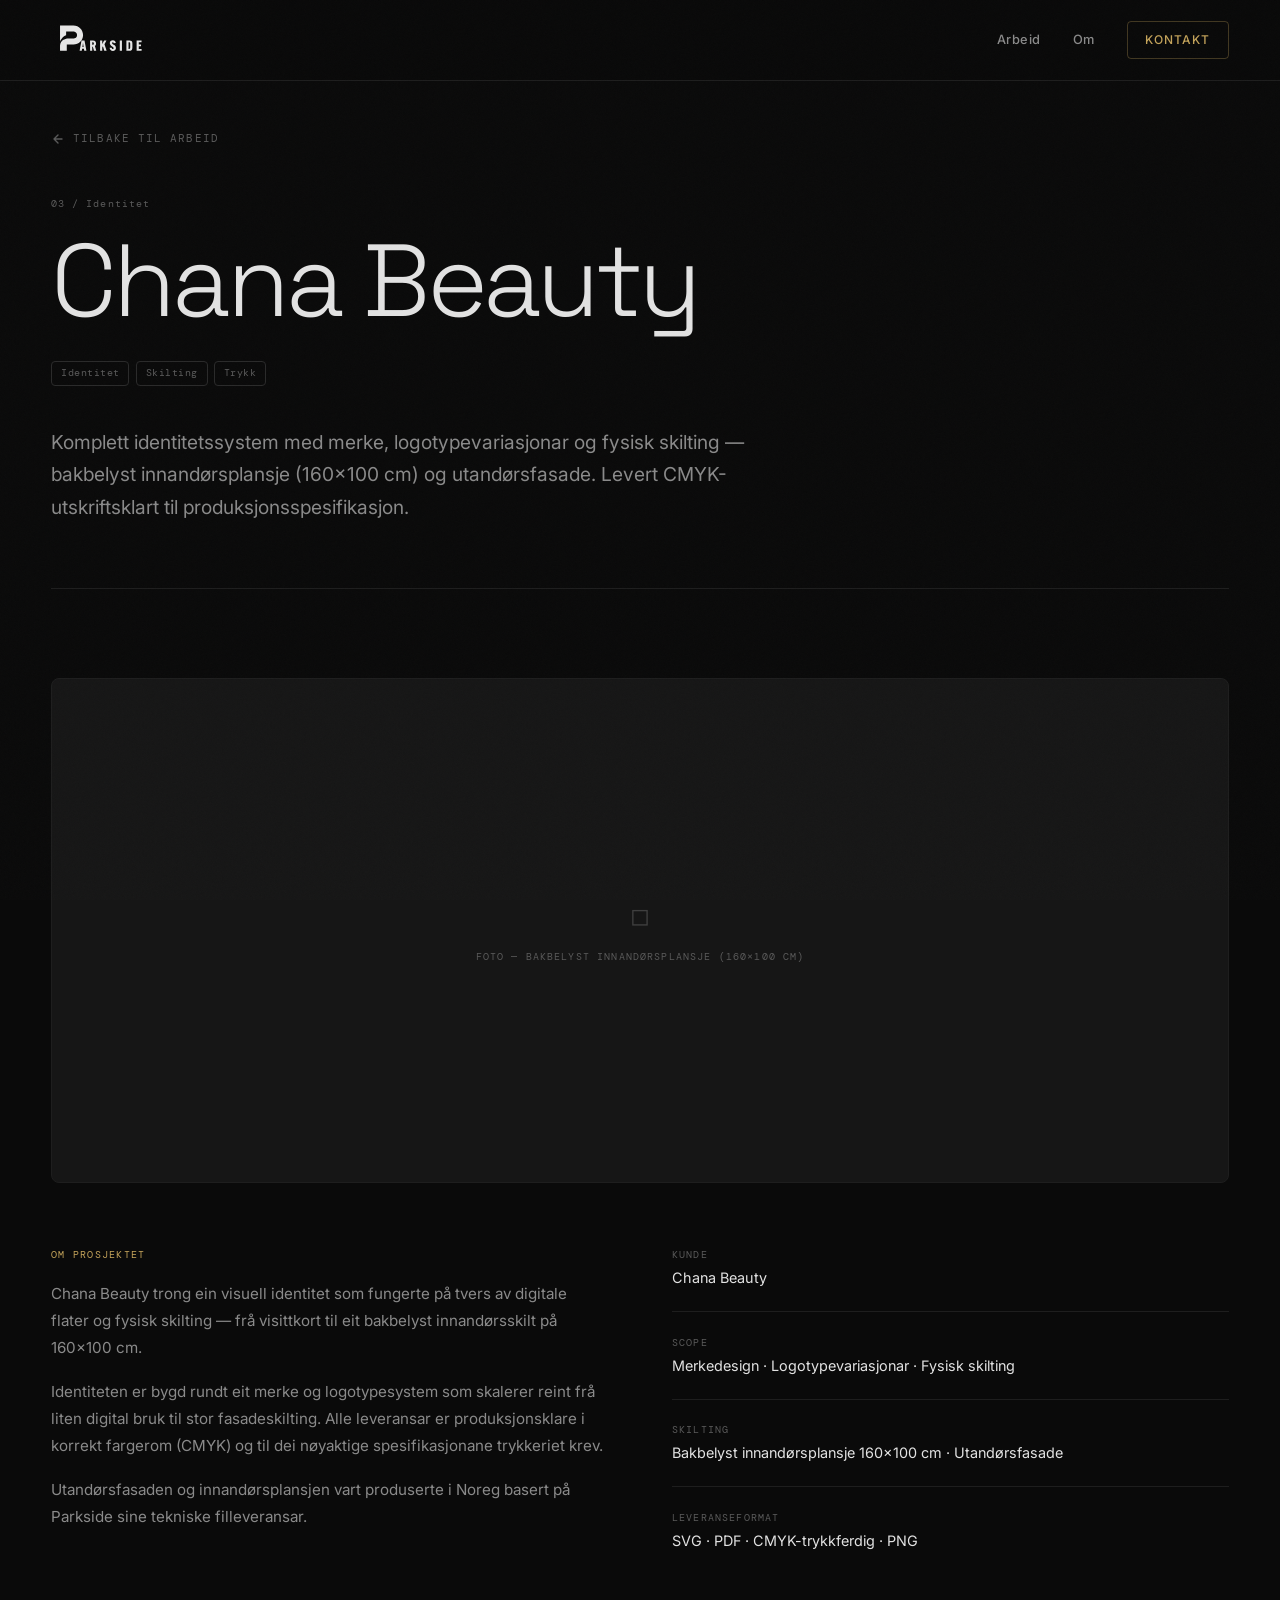
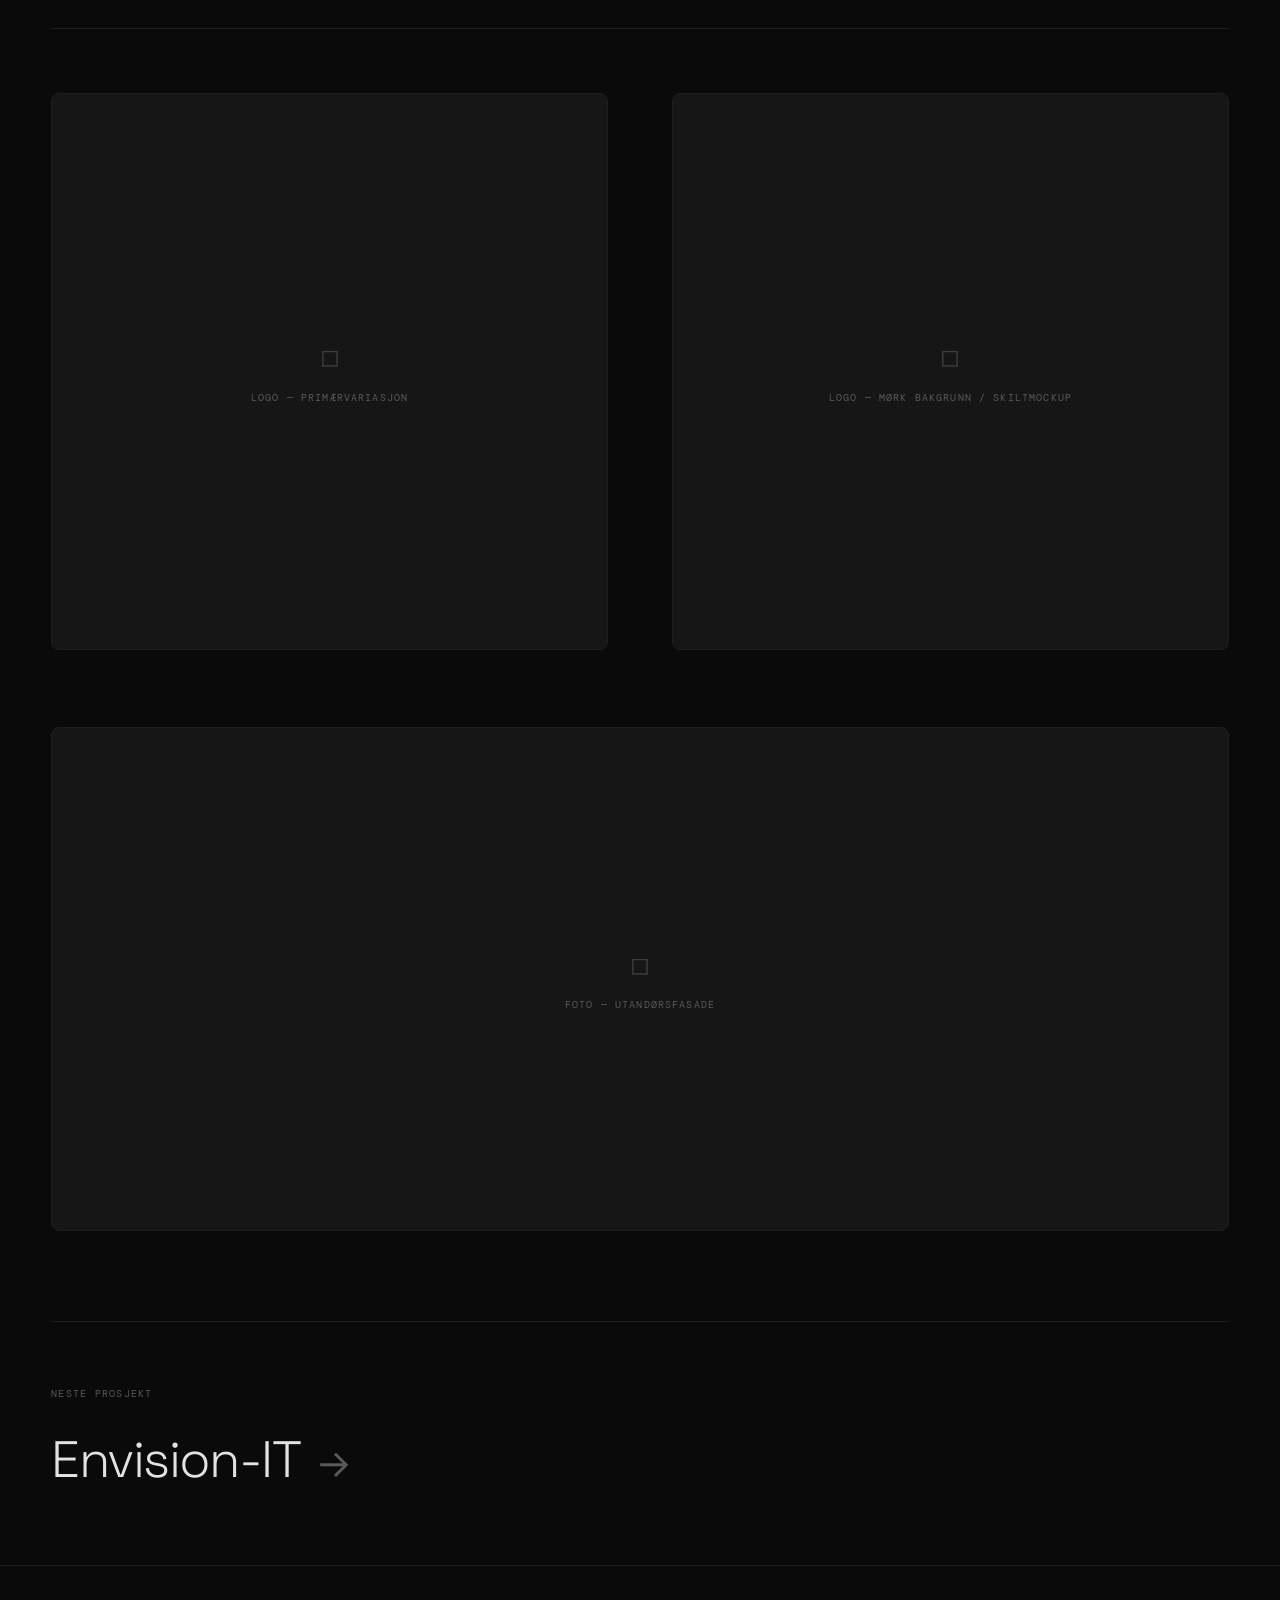
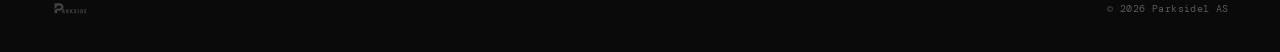
==== chana-beauty.html @ 4215564d "Legg til prosjektdetaljsider, animert P-ikon og designoppdateringar - Fjerna Lerum Cup frå referanse" ====
<!DOCTYPE html>
<html lang="nn">
<head>
  <meta charset="UTF-8" />
  <meta name="viewport" content="width=device-width, initial-scale=1.0" />
  <title>Chana Beauty — Parkside.</title>
  <meta name="description" content="Chana Beauty — komplett identitetssystem med merke, logotypevariasjonar og fysisk skilting." />
  <link rel="preconnect" href="https://fonts.googleapis.com" />
  <link rel="preconnect" href="https://fonts.gstatic.com" crossorigin />
  <link href="https://fonts.googleapis.com/css2?family=Inter:wght@300;400;500;600&family=DM+Mono:wght@400;500&family=Space+Grotesk:wght@300;400;500;600&display=swap" rel="stylesheet" />
  <link rel="stylesheet" href="styles.css" />
  <link rel="stylesheet" href="project.css" />
</head>
<body>

  <nav class="nav scrolled" id="nav">
    <div class="nav-inner">
      <a href="index.html" class="nav-logo">
        <img src="assets/logo/parkside-wordmark.svg" alt="Parkside." class="nav-wordmark" />
      </a>
      <div class="nav-links">
        <a href="index.html#work" class="nav-link">Arbeid</a>
        <a href="index.html#about" class="nav-link">Om</a>
        <a href="index.html#contact" class="nav-cta">Kontakt</a>
      </div>
    </div>
  </nav>

  <main>
    <div class="section-inner">

      <div class="project-header">
        <a href="index.html#work" class="project-back">
          <svg width="14" height="14" viewBox="0 0 14 14" fill="none"><path d="M11 7H3M7 3l-4 4 4 4" stroke="currentColor" stroke-width="1.4" stroke-linecap="round" stroke-linejoin="round"/></svg>
          Tilbake til arbeid
        </a>
        <span class="project-num">03 / Identitet</span>
        <h1 class="project-title">Chana Beauty</h1>
        <div class="project-meta-row">
          <span class="tag">Identitet</span>
          <span class="tag">Skilting</span>
          <span class="tag">Trykk</span>
        </div>
        <p class="project-summary">
          Komplett identitetssystem med merke, logotypevariasjonar og fysisk skilting — bakbelyst innandørsplansje (160×100 cm) og utandørsfasade. Levert CMYK-utskriftsklart til produksjonsspesifikasjon.
        </p>
      </div>

      <div class="project-body">

        <!-- Hero visual — logo on dark -->
        <div class="project-media project-media--wide" style="margin-bottom: clamp(3rem,5vw,5rem)">
          <!-- LEGG TIL: foto av ferdig bakbelyst skilt eller mockup av logoidentitet -->
          <div class="project-media-placeholder">
            <span class="project-media-placeholder-icon">◻</span>
            <span class="project-media-placeholder-label">Foto — bakbelyst innandørsplansje (160×100 cm)</span>
          </div>
        </div>

        <div class="project-grid">
          <div>
            <span class="project-section-label">Om prosjektet</span>
            <p class="project-text">
              Chana Beauty trong ein visuell identitet som fungerte på tvers av digitale flater og fysisk skilting — frå visittkort til eit bakbelyst innandørsskilt på 160×100 cm.
            </p>
            <p class="project-text">
              Identiteten er bygd rundt eit merke og logotype­system som skalerer reint frå liten digital bruk til stor fasadeskilting. Alle leveransar er produksjonsklare i korrekt fargerom (CMYK) og til dei nøyaktige spesifikasjonane trykkeriet krev.
            </p>
            <p class="project-text">
              Utandørsfasaden og innandørsplansjen vart produserte i Noreg basert på Parkside sine tekniske fil­leveransar.
            </p>
          </div>
          <div class="project-detail-list">
            <div class="project-detail-item">
              <span class="project-detail-label">Kunde</span>
              <span class="project-detail-value">Chana Beauty</span>
            </div>
            <div class="project-detail-item">
              <span class="project-detail-label">Scope</span>
              <span class="project-detail-value">Merkedesign · Logotypevariasjonar · Fysisk skilting</span>
            </div>
            <div class="project-detail-item">
              <span class="project-detail-label">Skilting</span>
              <span class="project-detail-value">Bakbelyst innandørsplansje 160×100 cm · Utandørsfasade</span>
            </div>
            <div class="project-detail-item">
              <span class="project-detail-label">Leveranseformat</span>
              <span class="project-detail-value">SVG · PDF · CMYK-trykkferdig · PNG</span>
            </div>
          </div>
        </div>

        <hr class="project-divider" />

        <!-- Identity assets grid -->
        <div class="project-grid">
          <div class="project-media project-media--square">
            <!-- LEGG TIL: logo på lys bakgrunn -->
            <div class="project-media-placeholder">
              <span class="project-media-placeholder-icon">◻</span>
              <span class="project-media-placeholder-label">Logo — primærvariasjon</span>
            </div>
          </div>
          <div class="project-media project-media--square">
            <!-- LEGG TIL: logo på mørk bakgrunn / mockup av skilt -->
            <div class="project-media-placeholder">
              <span class="project-media-placeholder-icon">◻</span>
              <span class="project-media-placeholder-label">Logo — mørk bakgrunn / skiltmockup</span>
            </div>
          </div>
        </div>

        <div class="project-media project-media--wide" style="margin-top: 1px">
          <!-- LEGG TIL: foto utandørsfasade -->
          <div class="project-media-placeholder">
            <span class="project-media-placeholder-icon">◻</span>
            <span class="project-media-placeholder-label">Foto — utandørsfasade</span>
          </div>
        </div>

      </div>

      <div class="project-next">
        <span class="project-next-label">Neste prosjekt</span>
        <a href="envision-it.html" class="project-next-link">
          <span class="project-next-title">Envision-IT</span>
          <span class="project-next-arrow">→</span>
        </a>
      </div>

    </div>
  </main>

  <footer class="footer">
    <div class="footer-inner">
      <img src="assets/logo/parkside-wordmark.svg" alt="Parkside." class="footer-logo" />
      <span class="footer-copy">© 2026 Parkside1 AS</span>
    </div>
  </footer>

</body>
</html>
---- styles.css ----
/* ═══════════════════════════════════════════════════════
   PARKSIDE — DESIGN SYSTEM
   Dark · Structured · Precise
═══════════════════════════════════════════════════════ */

/* ── TOKENS ────────────────────────────────────────── */
:root {
  --bg:          #0a0a0a;
  --surface:     #111111;
  --surface-2:   #161616;
  --border:      #1e1e1e;
  --border-2:    #2a2a2a;

  --text:        #e2e2e2;
  --text-dim:    #5a5a5a;
  --text-mid:    #8a8a8a;

  --accent:      #c4a35a;
  --accent-dim:  rgba(196, 163, 90, 0.08);
  --accent-glow: rgba(196, 163, 90, 0.2);

  --radius:      4px;
  --radius-lg:   8px;

  --font-body:    'Inter', -apple-system, BlinkMacSystemFont, 'Segoe UI', sans-serif;
  --font-mono:    'DM Mono', 'Courier New', monospace;
  --font-display: 'Space Grotesk', 'Inter', sans-serif;

  --ease-out:    cubic-bezier(0.16, 1, 0.3, 1);
  --ease-in:     cubic-bezier(0.7, 0, 0.84, 0);
}

/* ── RESET ─────────────────────────────────────────── */
*, *::before, *::after {
  box-sizing: border-box;
  margin: 0;
  padding: 0;
}

html {
  font-size: 16px;
  scroll-behavior: smooth;
  -webkit-text-size-adjust: 100%;
}

body {
  background-color: var(--bg);
  color: var(--text);
  font-family: var(--font-body);
  font-size: 1rem;
  line-height: 1.6;
  -webkit-font-smoothing: antialiased;
  -moz-osx-font-smoothing: grayscale;
  overflow-x: hidden;
}

img {
  display: block;
  max-width: 100%;
}

a {
  color: inherit;
  text-decoration: none;
}

ul {
  list-style: none;
}

/* ── LAYOUT ─────────────────────────────────────────── */
.section-inner {
  width: 100%;
  max-width: 1280px;
  margin: 0 auto;
  padding: 0 clamp(1.5rem, 4vw, 4rem);
}

/* ── TYPOGRAPHY UTILITIES ───────────────────────────── */
.section-label {
  display: inline-flex;
  align-items: center;
  gap: 0.6rem;
  font-family: var(--font-mono);
  font-size: 0.7rem;
  font-weight: 500;
  letter-spacing: 0.14em;
  text-transform: uppercase;
  color: var(--accent);
  margin-bottom: 2rem;
}

.section-label::before {
  content: '';
  display: inline-block;
  width: 20px;
  height: 1px;
  background: var(--accent);
  opacity: 0.6;
  flex-shrink: 0;
}

/* ══════════════════════════════════════════════════════
   NAV
══════════════════════════════════════════════════════ */
.nav {
  position: fixed;
  top: 0;
  left: 0;
  right: 0;
  z-index: 100;
  background: transparent;
  transition: background 0.3s var(--ease-out), border-color 0.3s var(--ease-out);
  border-bottom: 1px solid transparent;
}

.nav.scrolled {
  background: rgba(10, 10, 10, 0.96);
  backdrop-filter: blur(12px);
  -webkit-backdrop-filter: blur(12px);
  border-bottom-color: var(--border);
}

.nav-inner {
  display: flex;
  align-items: center;
  justify-content: space-between;
  max-width: 1280px;
  margin: 0 auto;
  padding: 0 clamp(1.5rem, 4vw, 4rem);
  height: 80px;
}

.nav-logo {
  display: flex;
  align-items: center;
  flex-shrink: 0;
}

.nav-wordmark {
  height: 56px;
  width: 180px;
  object-fit: contain;
  object-position: left center;
  filter: brightness(0) invert(1);
  opacity: 0.9;
}

.nav-links {
  display: flex;
  align-items: center;
  gap: 2rem;
}

.nav-link {
  font-size: 0.8rem;
  font-weight: 500;
  letter-spacing: 0.04em;
  color: var(--text-mid);
  transition: color 0.2s;
}

.nav-link:hover {
  color: var(--text);
}

.nav-cta {
  font-size: 0.75rem;
  font-weight: 500;
  letter-spacing: 0.08em;
  text-transform: uppercase;
  color: var(--accent);
  border: 1px solid rgba(196, 163, 90, 0.3);
  padding: 0.5rem 1.1rem;
  border-radius: var(--radius);
  transition: border-color 0.2s, background 0.2s;
}

.nav-cta:hover {
  border-color: var(--accent);
  background: var(--accent-dim);
}

.nav-menu-toggle {
  display: none;
  flex-direction: column;
  gap: 6px;
  background: none;
  border: none;
  cursor: pointer;
  padding: 4px;
}

.nav-menu-toggle span {
  display: block;
  width: 22px;
  height: 1.5px;
  background: var(--text-mid);
  transition: all 0.25s var(--ease-out);
  transform-origin: center;
}

.nav-mobile {
  display: none;
  flex-direction: column;
  padding: 1.5rem clamp(1.5rem, 4vw, 4rem);
  border-top: 1px solid var(--border);
  background: rgba(10, 10, 10, 0.98);
}

.nav-mobile-link {
  font-size: 1.1rem;
  font-weight: 400;
  color: var(--text-mid);
  padding: 0.9rem 0;
  border-bottom: 1px solid var(--border);
  transition: color 0.2s;
}

.nav-mobile-link:hover {
  color: var(--text);
}

@media (max-width: 640px) {
  .nav-links {
    display: none;
  }
  .nav-menu-toggle {
    display: flex;
  }
  .nav-mobile.open {
    display: flex;
  }
}

/* ══════════════════════════════════════════════════════
   HERO
══════════════════════════════════════════════════════ */
.hero {
  position: relative;
  min-height: 100svh;
  display: flex;
  align-items: flex-end;
  padding-bottom: clamp(5rem, 10vh, 8rem);
  overflow: hidden;
}

.hero-inner {
  position: relative;
  z-index: 2;
  max-width: 1280px;
  margin: 0 auto;
  padding: 0 clamp(1.5rem, 4vw, 4rem);
  width: 100%;
}

.hero-label {
  font-family: var(--font-mono);
  font-size: 0.7rem;
  letter-spacing: 0.1em;
  color: var(--text-dim);
  text-transform: uppercase;
  margin-bottom: 2rem;
  margin-top: 100px;
}

.hero-heading {
  display: flex;
  flex-direction: column;
  font-family: var(--font-display);
  font-size: clamp(4rem, 12vw, 11rem);
  font-weight: 300;
  line-height: 0.95;
  letter-spacing: -0.04em;
  margin-bottom: 2.5rem;
}

.hero-line {
  display: block;
}

.hero-line--accent {
  color: var(--accent);
}

.hero-sub {
  font-size: clamp(0.95rem, 1.5vw, 1.1rem);
  font-weight: 400;
  color: var(--text-mid);
  max-width: 48ch;
  line-height: 1.65;
  margin-bottom: 3rem;
}

.hero-scroll {
  display: inline-block;
}

.hero-scroll-link {
  display: inline-flex;
  align-items: center;
  gap: 0.5rem;
  font-size: 0.75rem;
  font-weight: 500;
  letter-spacing: 0.08em;
  text-transform: uppercase;
  color: var(--text-dim);
  transition: color 0.2s;
}

.hero-scroll-link:hover {
  color: var(--accent);
}

.hero-scroll-link svg {
  animation: scrollBounce 2s ease-in-out infinite;
}

@keyframes scrollBounce {
  0%, 100% { transform: translateY(0); }
  50%       { transform: translateY(5px); }
}

/* Hero background grid */
.hero-grid-bg {
  position: absolute;
  inset: 0;
  z-index: 1;
  background-image:
    linear-gradient(var(--border) 1px, transparent 1px),
    linear-gradient(90deg, var(--border) 1px, transparent 1px);
  background-size: 72px 72px;
  background-position: center center;
  mask-image: radial-gradient(ellipse 120% 90% at 75% 60%, black 20%, transparent 80%);
  -webkit-mask-image: radial-gradient(ellipse 120% 90% at 75% 60%, black 20%, transparent 80%);
  opacity: 0.55;
}

/* Hero radial glow spot */
.hero-glow {
  position: absolute;
  inset: 0;
  z-index: 1;
  pointer-events: none;
  background: radial-gradient(ellipse 70% 60% at 72% 80%, rgba(196, 163, 90, 0.07) 0%, transparent 70%);
}

/* ══════════════════════════════════════════════════════
   WORK SECTION
══════════════════════════════════════════════════════ */
.work {
  padding: clamp(5rem, 8vw, 8rem) 0;
  border-top: 1px solid var(--border);
}

.section-header {
  display: flex;
  align-items: flex-end;
  justify-content: space-between;
  margin-bottom: 3rem;
  padding-bottom: 1.5rem;
  border-bottom: 1px solid var(--border);
}

.work-grid {
  display: grid;
  grid-template-columns: 1fr 1fr;
  gap: 1px;
  background: var(--border);
  border: 1px solid var(--border);
}

.work-card--wide {
  grid-column: 1 / -1;
}

/* ── WORK CARD ─────────────────────────────────── */
.work-card {
  background: var(--bg);
  transition: background 0.3s var(--ease-out), box-shadow 0.3s var(--ease-out);
}

.work-card:hover {
  background: var(--surface);
  box-shadow: inset 0 0 0 1px rgba(196, 163, 90, 0.14);
}

.work-card-link {
  display: flex;
  flex-direction: column;
  height: 100%;
  text-decoration: none;
  cursor: default;
}

.work-card--wide .work-card-link {
  flex-direction: row;
}

/* Visual area */
.work-card-visual {
  flex-shrink: 0;
  overflow: hidden;
  background: var(--surface-2);
  display: flex;
  align-items: center;
  justify-content: center;
}

/* Wide card visual = taller stripe */
.work-card--wide .work-card-visual {
  width: 55%;
  min-height: 380px;
}

/* Regular card visual */
.work-card:not(.work-card--wide) .work-card-visual {
  height: 260px;
}

/* Info area */
.work-card-info {
  padding: clamp(1.5rem, 3vw, 2.5rem);
  display: flex;
  gap: 1.5rem;
  align-items: flex-start;
  flex: 1;
}

.work-card--wide .work-card-info {
  flex-direction: column;
  justify-content: center;
  padding: clamp(2rem, 4vw, 3.5rem);
}

.work-card-num {
  font-family: var(--font-mono);
  font-size: 0.65rem;
  color: var(--text-dim);
  flex-shrink: 0;
  margin-top: 0.2rem;
}

.work-card-meta {
  flex: 1;
  min-width: 0;
}

.work-card-title {
  font-size: clamp(1.1rem, 1.8vw, 1.4rem);
  font-weight: 500;
  letter-spacing: -0.02em;
  margin-bottom: 0.6rem;
  line-height: 1.2;
}

.work-card--wide .work-card-title {
  font-size: clamp(1.5rem, 2.5vw, 2rem);
  margin-bottom: 0.8rem;
}

.work-card-desc {
  font-size: 0.83rem;
  line-height: 1.65;
  color: var(--text-mid);
  margin-bottom: 1.2rem;
  max-width: 55ch;
  overflow-wrap: break-word;
}

.work-card--wide .work-card-desc {
  font-size: 0.9rem;
}

/* Tags */
.work-card-tags {
  display: flex;
  flex-wrap: wrap;
  gap: 0.4rem;
}

.tag {
  font-family: var(--font-mono);
  font-size: 0.65rem;
  letter-spacing: 0.05em;
  color: var(--text-dim);
  border: 1px solid var(--border-2);
  padding: 0.2rem 0.55rem;
  border-radius: var(--radius);
}

.work-card:hover .tag {
  border-color: rgba(196, 163, 90, 0.2);
  color: var(--text-mid);
}

/* ─ Hover arrow indicator ─ */
.work-card-link::after {
  content: '→';
  position: absolute;
  bottom: 1.5rem;
  right: 1.5rem;
  font-size: 0.85rem;
  color: var(--text-dim);
  opacity: 0;
  transform: translateX(-6px);
  transition: opacity 0.2s, transform 0.2s var(--ease-out);
}

.work-card {
  position: relative;
}

.work-card:hover .work-card-link::after {
  opacity: 1;
  transform: translateX(0);
}

/* ── CARD VISUALS ──────────────────────────────────── */

/* — LERUM CUP — */
.work-card-visual--lerum {
  padding: 2rem;
  align-items: stretch;
}

.lerum-viz {
  width: 100%;
  background: #0d1117;
  border: 1px solid #21262d;
  border-radius: var(--radius-lg);
  font-family: var(--font-mono);
  font-size: 0.7rem;
  overflow: hidden;
  display: flex;
  flex-direction: column;
}

.lv-header {
  display: flex;
  align-items: center;
  gap: 0.6rem;
  padding: 0.75rem 1rem;
  border-bottom: 1px solid #21262d;
  background: #161b22;
}

.lv-dot {
  width: 6px;
  height: 6px;
  border-radius: 50%;
}

.lv-dot--green { background: #28a745; box-shadow: 0 0 6px #28a74580; }

.lv-title {
  color: #c9d1d9;
  font-size: 0.65rem;
  letter-spacing: 0.05em;
  flex: 1;
}

.lv-badge {
  font-size: 0.55rem;
  background: rgba(196, 163, 90, 0.15);
  color: var(--accent);
  border: 1px solid rgba(196, 163, 90, 0.3);
  padding: 0.1rem 0.4rem;
  border-radius: 2px;
  letter-spacing: 0.08em;
}

.lv-modes {
  display: flex;
  gap: 0;
  padding: 0.6rem 1rem;
  border-bottom: 1px solid #21262d;
}

.lv-mode {
  font-size: 0.6rem;
  letter-spacing: 0.06em;
  padding: 0.3rem 0.7rem;
  color: #6e7681;
  border-bottom: 1px solid transparent;
  cursor: default;
}

.lv-mode--active {
  color: var(--accent);
  border-bottom-color: var(--accent);
}

.lv-filters {
  display: flex;
  gap: 0.4rem;
  padding: 0.6rem 1rem;
  border-bottom: 1px solid #21262d;
  flex-wrap: wrap;
}

.lv-filter {
  font-size: 0.58rem;
  color: #6e7681;
  border: 1px solid #30363d;
  padding: 0.2rem 0.5rem;
  border-radius: 2px;
}

.lv-filter--active {
  color: var(--accent);
  border-color: rgba(196, 163, 90, 0.4);
  background: rgba(196, 163, 90, 0.08);
}

.lv-cards {
  flex: 1;
  padding: 0.6rem 1rem;
  display: flex;
  flex-direction: column;
  gap: 0.4rem;
}

.lv-card {
  display: grid;
  grid-template-columns: 2.5rem 1fr auto;
  gap: 0.5rem;
  align-items: center;
  padding: 0.4rem 0.5rem;
  background: #161b22;
  border-radius: var(--radius);
  border: 1px solid #21262d;
}

.lv-card--faded {
  opacity: 0.4;
}

.lv-time {
  color: var(--accent);
  font-size: 0.6rem;
  font-weight: 500;
}

.lv-match {
  color: #c9d1d9;
  font-size: 0.6rem;
  white-space: nowrap;
  overflow: hidden;
  text-overflow: ellipsis;
}

.lv-match em {
  color: #6e7681;
  font-style: normal;
  margin: 0 0.2rem;
}

.lv-loc {
  color: #6e7681;
  font-size: 0.55rem;
  white-space: nowrap;
}

.lv-stats {
  display: flex;
  gap: 1rem;
  padding: 0.6rem 1rem;
  border-top: 1px solid #21262d;
  background: #0d1117;
}

.lv-stats span {
  color: #6e7681;
  font-size: 0.55rem;
  letter-spacing: 0.04em;
}

/* — KALSIKT — */
.work-card-visual--kalsikt {
  padding: 2rem;
}

.kalsikt-viz {
  width: 100%;
  display: flex;
  flex-direction: column;
  gap: 1rem;
}

.kalsikt-logo-img {
  height: 36px;
  width: auto;
  object-fit: contain;
  object-position: left center;
  filter: brightness(0) invert(0.9);
}

.kalsikt-grid {
  display: flex;
  flex-direction: column;
  gap: 0.4rem;
}

.kg-event {
  font-family: var(--font-mono);
  font-size: 0.65rem;
  padding: 0.4rem 0.7rem;
  border-radius: var(--radius);
  border-left: 2px solid;
}

.kg-event--sport {
  background: rgba(59, 130, 246, 0.1);
  border-left-color: #3b82f6;
  color: #93c5fd;
}

.kg-event--meeting {
  background: rgba(16, 185, 129, 0.1);
  border-left-color: #10b981;
  color: #6ee7b7;
}

.kg-event--other {
  background: rgba(196, 163, 90, 0.1);
  border-left-color: var(--accent);
  color: var(--accent);
}

.kalsikt-powered {
  font-family: var(--font-mono);
  font-size: 0.58rem;
  color: var(--text-dim);
  letter-spacing: 0.06em;
}

/* — IVIONIZER — */
.work-card-visual--ivionizer {
  padding: 1.5rem;
  background: #080808;
}

.ivionizer-viz {
  width: 100%;
  background: #1a1a1a;
  border: 1px solid #2a2a2a;
  border-radius: var(--radius-lg);
  overflow: hidden;
  font-family: var(--font-mono);
  font-size: 0.65rem;
}

.iv-titlebar {
  display: flex;
  align-items: center;
  gap: 0.5rem;
  padding: 0.6rem 1rem;
  background: #111111;
  border-bottom: 1px solid #2a2a2a;
}

.iv-dot {
  width: 10px;
  height: 10px;
  border-radius: 50%;
}

.iv-dot--red    { background: #ff5f57; }
.iv-dot--yellow { background: #febc2e; }
.iv-dot--green  { background: #28c840; }

.iv-app-name {
  flex: 1;
  text-align: center;
  color: #555;
  font-size: 0.6rem;
  letter-spacing: 0.06em;
}

.iv-body {
  display: flex;
  align-items: center;
  padding: 1.5rem 1rem;
  gap: 0.8rem;
}

.iv-panel {
  flex: 1;
  display: flex;
  flex-direction: column;
  gap: 0.4rem;
}

.iv-label {
  font-size: 0.55rem;
  letter-spacing: 0.1em;
  text-transform: uppercase;
  color: var(--text-dim);
}

.iv-value {
  font-size: 0.7rem;
  color: var(--text-mid);
  font-weight: 500;
}

.iv-preview {
  width: 100%;
  height: 48px;
  border-radius: var(--radius);
  position: relative;
  overflow: hidden;
}

.iv-preview--fisheye {
  background: radial-gradient(circle at 50% 50%, #2a2a2a 0%, #111 70%);
  border: 1px solid #333;
}

.iv-preview--fisheye::after {
  content: '';
  position: absolute;
  inset: 4px;
  border-radius: 50%;
  border: 1px solid #3a3a3a;
}

.iv-preview--dng {
  background: linear-gradient(135deg, #1a1a2e 0%, #16213e 100%);
  border: 1px solid var(--accent-glow);
}

.iv-preview--dng::after {
  content: '.DNG';
  position: absolute;
  bottom: 4px;
  right: 6px;
  font-size: 0.5rem;
  color: var(--accent);
  letter-spacing: 0.08em;
}

.iv-status {
  font-size: 0.55rem;
  padding: 0.2rem 0.45rem;
  border-radius: 2px;
  width: fit-content;
}

.iv-status--warn {
  background: rgba(239, 68, 68, 0.1);
  color: #f87171;
  border: 1px solid rgba(239, 68, 68, 0.2);
}

.iv-status--ok {
  background: rgba(40, 200, 64, 0.1);
  color: #4ade80;
  border: 1px solid rgba(40, 200, 64, 0.2);
}

.iv-arrow {
  display: flex;
  flex-direction: column;
  align-items: center;
  gap: 0.4rem;
  flex-shrink: 0;
}

.iv-process {
  font-size: 0.5rem;
  color: var(--text-dim);
  letter-spacing: 0.04em;
  white-space: nowrap;
}

/* — CHANA BEAUTY — */
.work-card-visual--chana {
  padding: 2rem;
  background: #080808;
}

.chana-viz {
  width: 100%;
  display: flex;
  flex-direction: column;
  gap: 1.2rem;
}

.ch-logo-area {
  display: flex;
  align-items: center;
  gap: 1rem;
}

.ch-logo-mark {
  width: 48px;
  height: 48px;
  background: linear-gradient(135deg, #c4a35a, #e8c97e);
  display: flex;
  align-items: center;
  justify-content: center;
  font-family: var(--font-mono);
  font-size: 0.75rem;
  font-weight: 500;
  color: #0a0a0a;
  letter-spacing: 0.04em;
  border-radius: var(--radius);
  flex-shrink: 0;
}

.ch-logo-text {
  display: flex;
  flex-direction: column;
}

.ch-name {
  font-size: 1rem;
  font-weight: 600;
  letter-spacing: 0.12em;
  color: var(--text);
}

.ch-sub {
  font-family: var(--font-mono);
  font-size: 0.55rem;
  letter-spacing: 0.16em;
  color: var(--text-dim);
  text-transform: uppercase;
}

.ch-signage {
  position: relative;
}

.ch-sign {
  border: 1px solid #2a2a2a;
  border-radius: var(--radius);
  padding: 0.75rem 1rem;
  font-size: 0.65rem;
  letter-spacing: 0.16em;
  text-transform: uppercase;
  color: var(--text-mid);
  position: relative;
  overflow: hidden;
}

.ch-sign--backlit {
  background: linear-gradient(90deg, #0f0f0f 0%, #1a1510 50%, #0f0f0f 100%);
  box-shadow: 0 0 20px rgba(196, 163, 90, 0.08) inset;
  border-color: rgba(196, 163, 90, 0.2);
  color: rgba(230, 210, 160, 0.8);
}

.ch-sign-glow {
  position: absolute;
  top: 0; bottom: 0;
  left: 50%;
  transform: translateX(-50%);
  width: 60%;
  background: radial-gradient(ellipse at center, rgba(196, 163, 90, 0.06) 0%, transparent 70%);
}

.ch-formats {
  display: flex;
  gap: 0.4rem;
  flex-wrap: wrap;
}

.ch-fmt {
  font-family: var(--font-mono);
  font-size: 0.58rem;
  letter-spacing: 0.05em;
  color: var(--text-dim);
  border: 1px solid var(--border-2);
  padding: 0.15rem 0.45rem;
  border-radius: 2px;
}

/* — ENVISION-IT — */
.work-card-visual--envision {
  padding: 2rem;
  background: #060608;
}

.envision-viz {
  width: 100%;
  display: flex;
  flex-direction: column;
  gap: 1.2rem;
}

.ev-logo {
  display: flex;
  align-items: center;
}

.ev-logo-img {
  height: 32px;
  width: auto;
  object-fit: contain;
  object-position: left;
  filter: brightness(0) invert(1);
  opacity: 0.85;
}

.ev-logo-fallback {
  display: none;
  align-items: center;
  gap: 0.6rem;
}

.ev-eye {
  font-size: 1.5rem;
  color: var(--accent);
  line-height: 1;
}

.ev-wordmark {
  font-size: 1.1rem;
  font-weight: 600;
  letter-spacing: 0.08em;
  color: var(--text);
}

.ev-wordmark em {
  font-style: normal;
  color: var(--accent);
}

.ev-elements {
  display: flex;
  gap: 1rem;
  align-items: center;
}

.ev-element--brainwave {
  width: 80px;
  height: 30px;
  flex-shrink: 0;
  background: none;
  position: relative;
}

.ev-element--brainwave::before {
  content: '';
  position: absolute;
  inset: 0;
  background: url("data:image/svg+xml,%3Csvg viewBox='0 0 80 30' xmlns='http://www.w3.org/2000/svg'%3E%3Cpath d='M0 15 Q5 5 10 15 T20 15 T30 15 Q35 2 40 15 Q45 28 50 15 T60 15 T70 15 Q75 22 80 15' stroke='%23c4a35a' stroke-width='1' fill='none' opacity='0.6'/%3E%3C/svg%3E") no-repeat center/contain;
}

.ev-element--slogan {
  display: flex;
  flex-direction: column;
  font-family: var(--font-mono);
  font-size: 0.6rem;
  color: var(--text-dim);
  line-height: 1.4;
  letter-spacing: 0.04em;
}

.ev-formats {
  display: flex;
  gap: 0.4rem;
  flex-wrap: wrap;
}

.ev-fmt {
  font-family: var(--font-mono);
  font-size: 0.58rem;
  letter-spacing: 0.05em;
  color: var(--text-dim);
  border: 1px solid var(--border-2);
  padding: 0.15rem 0.45rem;
  border-radius: 2px;
}

/* — CAD / KAUPANGERHALLEN — */
.work-card-visual--cad {
  padding: 0;
  background: #0a0a0c;
}

.cad-viz {
  width: 100%;
  height: 100%;
  position: relative;
  overflow: hidden;
}

.cad-img {
  width: 100%;
  height: 100%;
  object-fit: cover;
  object-position: center;
  opacity: 0.7;
  filter: invert(1) brightness(0.5) sepia(0.1);
  transition: opacity 0.3s, filter 0.3s;
}

.work-card:hover .cad-img {
  opacity: 0.85;
}

.cad-fallback {
  display: none;
  position: absolute;
  inset: 0;
}

.cad-grid-lines {
  position: absolute;
  inset: 0;
  background-image:
    linear-gradient(rgba(196, 163, 90, 0.06) 1px, transparent 1px),
    linear-gradient(90deg, rgba(196, 163, 90, 0.06) 1px, transparent 1px);
  background-size: 24px 24px;
}

.cad-annotation {
  position: absolute;
  bottom: 1.5rem;
  left: 1.5rem;
  display: flex;
  flex-direction: column;
  gap: 0.2rem;
}

.cad-label {
  font-family: var(--font-mono);
  font-size: 0.65rem;
  letter-spacing: 0.08em;
  color: var(--accent);
  text-transform: uppercase;
}

.cad-scale {
  font-family: var(--font-mono);
  font-size: 0.55rem;
  color: var(--text-dim);
  letter-spacing: 0.06em;
}

/* ══════════════════════════════════════════════════════
   ABOUT SECTION
══════════════════════════════════════════════════════ */
.about {
  padding: clamp(5rem, 8vw, 8rem) 0;
  border-top: 1px solid var(--border);
}

.about-grid {
  display: grid;
  grid-template-columns: 1fr 1fr;
  grid-template-rows: auto auto;
  gap: clamp(3rem, 5vw, 5rem) clamp(4rem, 6vw, 8rem);
}

.about-copy {
  grid-column: 1;
  grid-row: 1;
}

.about-heading {
  font-family: var(--font-display);
  font-size: clamp(2rem, 4vw, 3.2rem);
  font-weight: 300;
  letter-spacing: -0.03em;
  line-height: 1.1;
  margin-bottom: 1.8rem;
}

.about-text {
  font-size: 0.95rem;
  line-height: 1.75;
  color: var(--text-mid);
  margin-bottom: 1rem;
  max-width: 52ch;
}

.about-capabilities {
  grid-column: 2;
  grid-row: 1;
  display: grid;
  grid-template-columns: 1fr 1fr 1fr;
  gap: 2rem;
  align-self: start;
}

.cap-group-title {
  font-family: var(--font-mono);
  font-size: 0.65rem;
  letter-spacing: 0.1em;
  text-transform: uppercase;
  color: var(--accent);
  display: block;
  margin-bottom: 0.8rem;
}

.cap-list {
  display: flex;
  flex-direction: column;
  gap: 0.45rem;
}

.cap-list li {
  font-size: 0.82rem;
  color: var(--text-mid);
  line-height: 1.4;
  padding-left: 0.9rem;
  position: relative;
}

.cap-list li::before {
  content: '–';
  position: absolute;
  left: 0;
  color: var(--border-2);
}

.about-clients {
  grid-column: 1 / -1;
  grid-row: 2;
  padding-top: 2rem;
  border-top: 1px solid var(--border);
}

.about-clients .cap-group-title {
  margin-bottom: 1.2rem;
}

.clients-list {
  display: flex;
  flex-wrap: wrap;
  gap: 0.5rem 1rem;
}

.clients-list span {
  font-size: 0.82rem;
  color: var(--text-dim);
}

.clients-list span::after {
  content: '·';
  margin-left: 1rem;
  color: var(--border-2);
}

.clients-list span:last-child::after {
  display: none;
}

/* ══════════════════════════════════════════════════════
   CONTACT SECTION
══════════════════════════════════════════════════════ */
.contact {
  padding: clamp(5rem, 8vw, 8rem) 0;
  border-top: 1px solid var(--border);
}

.contact-inner {
  display: grid;
  grid-template-columns: 1fr 1fr;
  gap: clamp(3rem, 6vw, 6rem);
  align-items: start;
}

.contact-heading {
  font-family: var(--font-display);
  font-size: clamp(2.5rem, 5vw, 4rem);
  font-weight: 300;
  letter-spacing: -0.03em;
  line-height: 1.05;
  margin-bottom: 1rem;
}

.contact-text {
  font-size: 0.9rem;
  color: var(--text-mid);
  line-height: 1.7;
  max-width: 44ch;
}

.contact-details {
  display: flex;
  flex-direction: column;
  gap: 1.8rem;
  padding-top: 0.5rem;
}

.contact-item {
  display: flex;
  flex-direction: column;
  gap: 0.3rem;
}

.contact-item-label {
  font-family: var(--font-mono);
  font-size: 0.62rem;
  letter-spacing: 0.1em;
  text-transform: uppercase;
  color: var(--text-dim);
}

.contact-item-value {
  font-size: 0.95rem;
  color: var(--text);
  transition: color 0.2s;
}

a.contact-item-value:hover {
  color: var(--accent);
}

/* ══════════════════════════════════════════════════════
   FOOTER
══════════════════════════════════════════════════════ */
.footer {
  border-top: 1px solid var(--border);
  padding: 2rem 0;
}

.footer-inner {
  max-width: 1280px;
  margin: 0 auto;
  padding: 0 clamp(1.5rem, 4vw, 4rem);
  display: flex;
  align-items: center;
  justify-content: space-between;
}

.footer-logo {
  height: 22px;
  width: 72px;
  object-fit: contain;
  object-position: left;
  filter: brightness(0) invert(0.25);
}

.footer-copy {
  font-family: var(--font-mono);
  font-size: 0.62rem;
  color: var(--text-dim);
  letter-spacing: 0.04em;
}

/* ══════════════════════════════════════════════════════
   SCROLL ANIMATIONS
══════════════════════════════════════════════════════ */
[data-reveal] {
  opacity: 0;
  transform: translateY(24px);
  transition: opacity 0.7s var(--ease-out), transform 0.7s var(--ease-out);
}

[data-reveal].revealed {
  opacity: 1;
  transform: translateY(0);
}

/* ══════════════════════════════════════════════════════
   RESPONSIVE BREAKPOINTS
══════════════════════════════════════════════════════ */
@media (max-width: 1024px) {
  .work-card--wide .work-card-link {
    flex-direction: column;
  }

  .work-card--wide .work-card-visual {
    width: 100%;
    min-height: 300px;
  }

  .about-grid {
    grid-template-columns: 1fr;
    gap: 3rem;
  }

  .about-capabilities {
    grid-column: 1;
    grid-row: auto;
    grid-template-columns: 1fr 1fr 1fr;
  }
}

@media (max-width: 768px) {
  .work-grid {
    grid-template-columns: 1fr;
  }

  .work-card--wide {
    grid-column: 1;
  }

  .about-grid {
    grid-template-columns: 1fr;
    gap: 3rem;
  }

  .about-capabilities {
    grid-column: 1;
    grid-row: auto;
    grid-template-columns: 1fr 1fr;
  }

  .contact-inner {
    grid-template-columns: 1fr;
    gap: 3rem;
  }

  .iv-body {
    flex-direction: column;
  }

  .iv-arrow {
    flex-direction: row;
  }
}

@media (max-width: 480px) {
  .about-capabilities {
    grid-template-columns: 1fr;
  }

  .work-card-info {
    flex-direction: column;
    gap: 0.8rem;
  }

  .lv-card {
    grid-template-columns: 2.5rem 1fr;
  }

  .lv-loc {
    display: none;
  }
}

/* ══════════════════════════════════════════════════════
   SELECTION + FOCUS
══════════════════════════════════════════════════════ */
::selection {
  background: rgba(196, 163, 90, 0.2);
  color: var(--text);
}

:focus-visible {
  outline: 1px solid var(--accent);
  outline-offset: 3px;
  border-radius: var(--radius);
}

/* ══════════════════════════════════════════════════════
   SCROLLBAR
══════════════════════════════════════════════════════ */
::-webkit-scrollbar {
  width: 6px;
}

::-webkit-scrollbar-track {
  background: var(--bg);
}

::-webkit-scrollbar-thumb {
  background: var(--border-2);
  border-radius: 3px;
}

::-webkit-scrollbar-thumb:hover {
  background: var(--text-dim);
}

/* ══════════════════════════════════════════════════════
   HERO ICON — Animated pixel P
══════════════════════════════════════════════════════ */
.hero-icon {
  position: absolute;
  right: clamp(4%, 9vw, 14%);
  top: 50%;
  transform: translateY(-48%);
  z-index: 2;
  pointer-events: none;
  user-select: none;
}

.hero-icon-img {
  display: block;
  width: 280px;
  height: 280px;
  object-fit: contain;
  opacity: 0.55;
  filter: drop-shadow(0 0 32px rgba(196, 163, 90, 0.18));
}

/* Pixel container — positioned absolute over icon */
.hero-pixels {
  position: absolute;
  inset: 0;
  pointer-events: none;
}

/* Individual pixel */
.px {
  position: absolute;
  left: var(--px-x);
  top: var(--px-y);
  width: var(--px-size);
  height: var(--px-size);
  background: var(--accent);
  opacity: 0;
  animation: pixelFall var(--px-dur) ease-out var(--px-delay) infinite;
}

@keyframes pixelFall {
  0%   { opacity: 0; transform: translate(0, 0) scale(1); }
  8%   { opacity: 0.9; }
  85%  { opacity: 0.3; }
  100% { opacity: 0; transform: translate(var(--px-dx), var(--px-dy)) scale(0.4); }
}

/* Hide icon on small screens — keeps hero clean */
@media (max-width: 900px) {
  .hero-icon { display: none; }
}

/* ══════════════════════════════════════════════════════
   NOISE TEXTURE OVERLAY
══════════════════════════════════════════════════════ */
body::after {
  content: '';
  position: fixed;
  inset: 0;
  z-index: 9999;
  pointer-events: none;
  opacity: 0.022;
  background-image: url("data:image/svg+xml,%3Csvg viewBox='0 0 256 256' xmlns='http://www.w3.org/2000/svg'%3E%3Cfilter id='noise'%3E%3CfeTurbulence type='fractalNoise' baseFrequency='0.9' numOctaves='4' stitchTiles='stitch'/%3E%3C/filter%3E%3Crect width='100%25' height='100%25' filter='url(%23noise)'/%3E%3C/svg%3E");
  background-repeat: repeat;
  background-size: 128px 128px;
}

/* ══════════════════════════════════════════════════════
   ACCENT HIGHLIGHT ON HERO LABEL
══════════════════════════════════════════════════════ */
.hero-label {
  display: inline-flex;
  align-items: center;
  gap: 0.5rem;
}

.hero-label::before {
  content: '';
  display: inline-block;
  width: 6px;
  height: 6px;
  border-radius: 50%;
  background: var(--accent);
  opacity: 0.7;
  flex-shrink: 0;
  box-shadow: 0 0 8px rgba(196, 163, 90, 0.5);
}

/* ══════════════════════════════════════════════════════
   CONTACT SECTION ENHANCEMENT
══════════════════════════════════════════════════════ */
.contact {
  position: relative;
}

.contact::before {
  content: '';
  position: absolute;
  top: 0;
  left: 0;
  right: 0;
  height: 1px;
  background: linear-gradient(90deg, transparent 0%, var(--accent) 30%, var(--accent) 70%, transparent 100%);
  opacity: 0.15;
}

/* ══════════════════════════════════════════════════════
   WORK GRID BORDER GRADIENT TOP
══════════════════════════════════════════════════════ */
.work {
  position: relative;
}

.work::before {
  content: '';
  position: absolute;
  top: 0;
  left: 0;
  right: 0;
  height: 1px;
  background: linear-gradient(90deg, transparent 0%, rgba(196, 163, 90, 0.2) 50%, transparent 100%);
}
---- project.css ----
/* ═══════════════════════════════════════════════════════
   PARKSIDE — PROJECT DETAIL PAGES
   Inherits design tokens from styles.css
═══════════════════════════════════════════════════════ */

/* ── BACK NAV ────────────────────────────────────────── */
.project-back {
  display: inline-flex;
  align-items: center;
  gap: 0.5rem;
  font-family: var(--font-mono);
  font-size: 0.68rem;
  letter-spacing: 0.1em;
  text-transform: uppercase;
  color: var(--text-dim);
  transition: color 0.2s;
  margin-bottom: 3rem;
}

.project-back:hover { color: var(--accent); }

.project-back svg {
  transition: transform 0.2s var(--ease-out);
}

.project-back:hover svg {
  transform: translateX(-3px);
}

/* ── PROJECT HEADER ─────────────────────────────────── */
.project-header {
  padding: clamp(6rem, 10vw, 10rem) 0 clamp(3rem, 5vw, 5rem);
  border-bottom: 1px solid var(--border);
}

.project-num {
  font-family: var(--font-mono);
  font-size: 0.65rem;
  color: var(--text-dim);
  letter-spacing: 0.1em;
  margin-bottom: 1.2rem;
  display: block;
}

.project-title {
  font-family: var(--font-display);
  font-size: clamp(3rem, 8vw, 7rem);
  font-weight: 300;
  letter-spacing: -0.04em;
  line-height: 0.95;
  margin-bottom: 2rem;
}

.project-meta-row {
  display: flex;
  flex-wrap: wrap;
  gap: 0.4rem;
  margin-bottom: 2.5rem;
}

.project-summary {
  font-size: clamp(1rem, 1.6vw, 1.2rem);
  line-height: 1.7;
  color: var(--text-mid);
  max-width: 60ch;
  font-weight: 400;
}

/* ── PROJECT BODY ────────────────────────────────────── */
.project-body {
  padding: clamp(4rem, 7vw, 7rem) 0;
}

.project-grid {
  display: grid;
  grid-template-columns: 1fr 1fr;
  gap: clamp(3rem, 5vw, 6rem);
  align-items: start;
  margin-bottom: clamp(4rem, 6vw, 6rem);
}

.project-grid--full {
  grid-template-columns: 1fr;
}

.project-section-label {
  font-family: var(--font-mono);
  font-size: 0.65rem;
  letter-spacing: 0.12em;
  text-transform: uppercase;
  color: var(--accent);
  display: block;
  margin-bottom: 1rem;
}

.project-text {
  font-size: 0.95rem;
  line-height: 1.8;
  color: var(--text-mid);
  margin-bottom: 1rem;
}

.project-text:last-child { margin-bottom: 0; }

/* ── IMAGE / MEDIA BLOCKS ────────────────────────────── */
.project-media {
  background: var(--surface-2);
  border: 1px solid var(--border);
  border-radius: var(--radius-lg);
  overflow: hidden;
  aspect-ratio: 16 / 10;
  display: flex;
  align-items: center;
  justify-content: center;
}

.project-media img {
  width: 100%;
  height: 100%;
  object-fit: cover;
  display: block;
}

.project-media--tall {
  aspect-ratio: 4 / 5;
}

.project-media--wide {
  aspect-ratio: 21 / 9;
}

.project-media--square {
  aspect-ratio: 1;
}

/* Placeholder state — shown when no image provided */
.project-media-placeholder {
  display: flex;
  flex-direction: column;
  align-items: center;
  justify-content: center;
  gap: 0.8rem;
  width: 100%;
  height: 100%;
  padding: 2rem;
}

.project-media-placeholder-icon {
  font-size: 1.5rem;
  opacity: 0.2;
}

.project-media-placeholder-label {
  font-family: var(--font-mono);
  font-size: 0.6rem;
  letter-spacing: 0.12em;
  text-transform: uppercase;
  color: var(--text-dim);
  text-align: center;
}

/* ── DETAIL LIST ─────────────────────────────────────── */
.project-detail-list {
  display: flex;
  flex-direction: column;
  gap: 1.4rem;
}

.project-detail-item {
  display: flex;
  flex-direction: column;
  gap: 0.3rem;
  padding-bottom: 1.4rem;
  border-bottom: 1px solid var(--border);
}

.project-detail-item:last-child {
  border-bottom: none;
  padding-bottom: 0;
}

.project-detail-label {
  font-family: var(--font-mono);
  font-size: 0.6rem;
  letter-spacing: 0.12em;
  text-transform: uppercase;
  color: var(--text-dim);
}

.project-detail-value {
  font-size: 0.9rem;
  color: var(--text);
  line-height: 1.5;
}

/* ── DIVIDER ─────────────────────────────────────────── */
.project-divider {
  border: none;
  border-top: 1px solid var(--border);
  margin: clamp(3rem, 5vw, 5rem) 0;
}

/* ── NEXT PROJECT ────────────────────────────────────── */
.project-next {
  padding: clamp(3rem, 5vw, 5rem) 0;
  border-top: 1px solid var(--border);
}

.project-next-label {
  font-family: var(--font-mono);
  font-size: 0.65rem;
  letter-spacing: 0.12em;
  text-transform: uppercase;
  color: var(--text-dim);
  display: block;
  margin-bottom: 1rem;
}

.project-next-link {
  display: inline-flex;
  align-items: baseline;
  gap: 1rem;
  transition: gap 0.25s var(--ease-out);
}

.project-next-link:hover { gap: 1.5rem; }

.project-next-title {
  font-family: var(--font-display);
  font-size: clamp(1.8rem, 4vw, 3.2rem);
  font-weight: 300;
  letter-spacing: -0.03em;
  color: var(--text);
  transition: color 0.2s;
}

.project-next-link:hover .project-next-title {
  color: var(--accent);
}

.project-next-arrow {
  font-size: clamp(1.5rem, 3vw, 2.5rem);
  color: var(--text-dim);
  transition: color 0.2s;
}

.project-next-link:hover .project-next-arrow {
  color: var(--accent);
}

/* ── RESPONSIVE ──────────────────────────────────────── */
@media (max-width: 768px) {
  .project-grid {
    grid-template-columns: 1fr;
    gap: 2.5rem;
  }
}
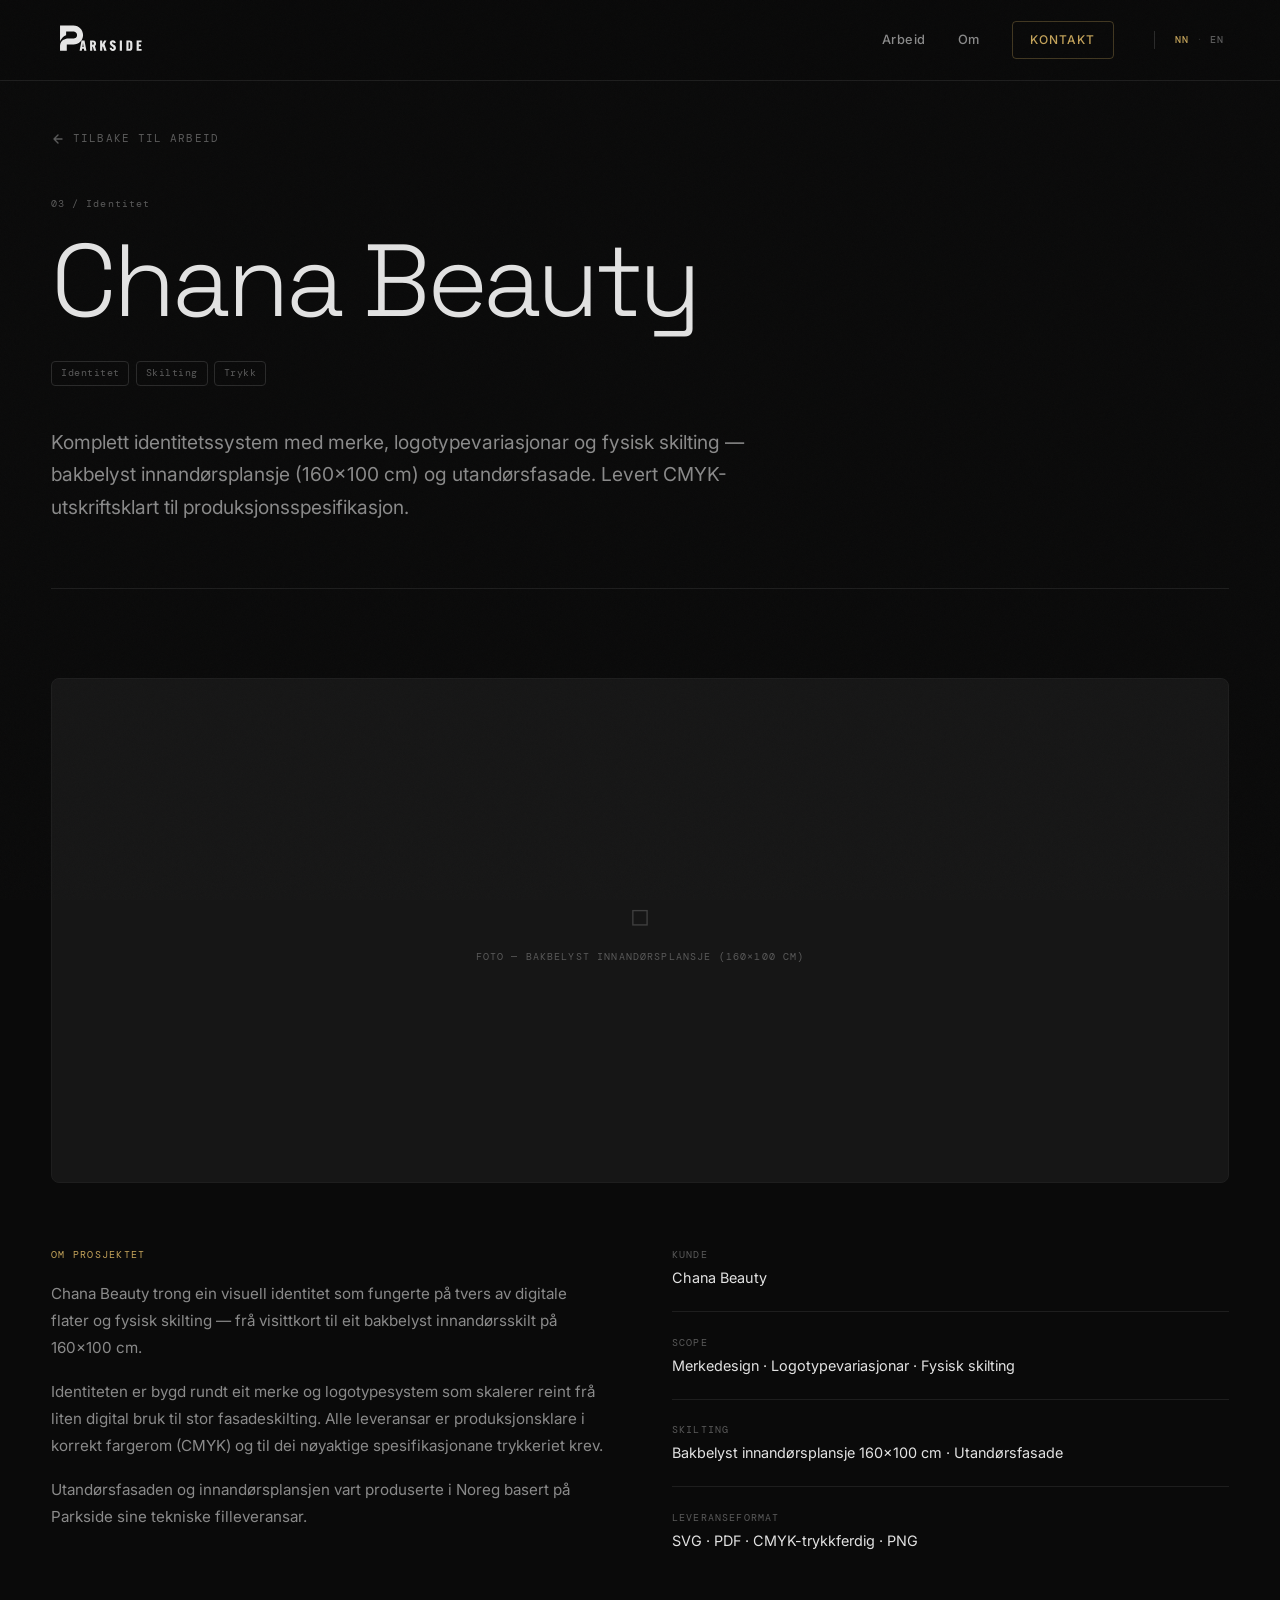
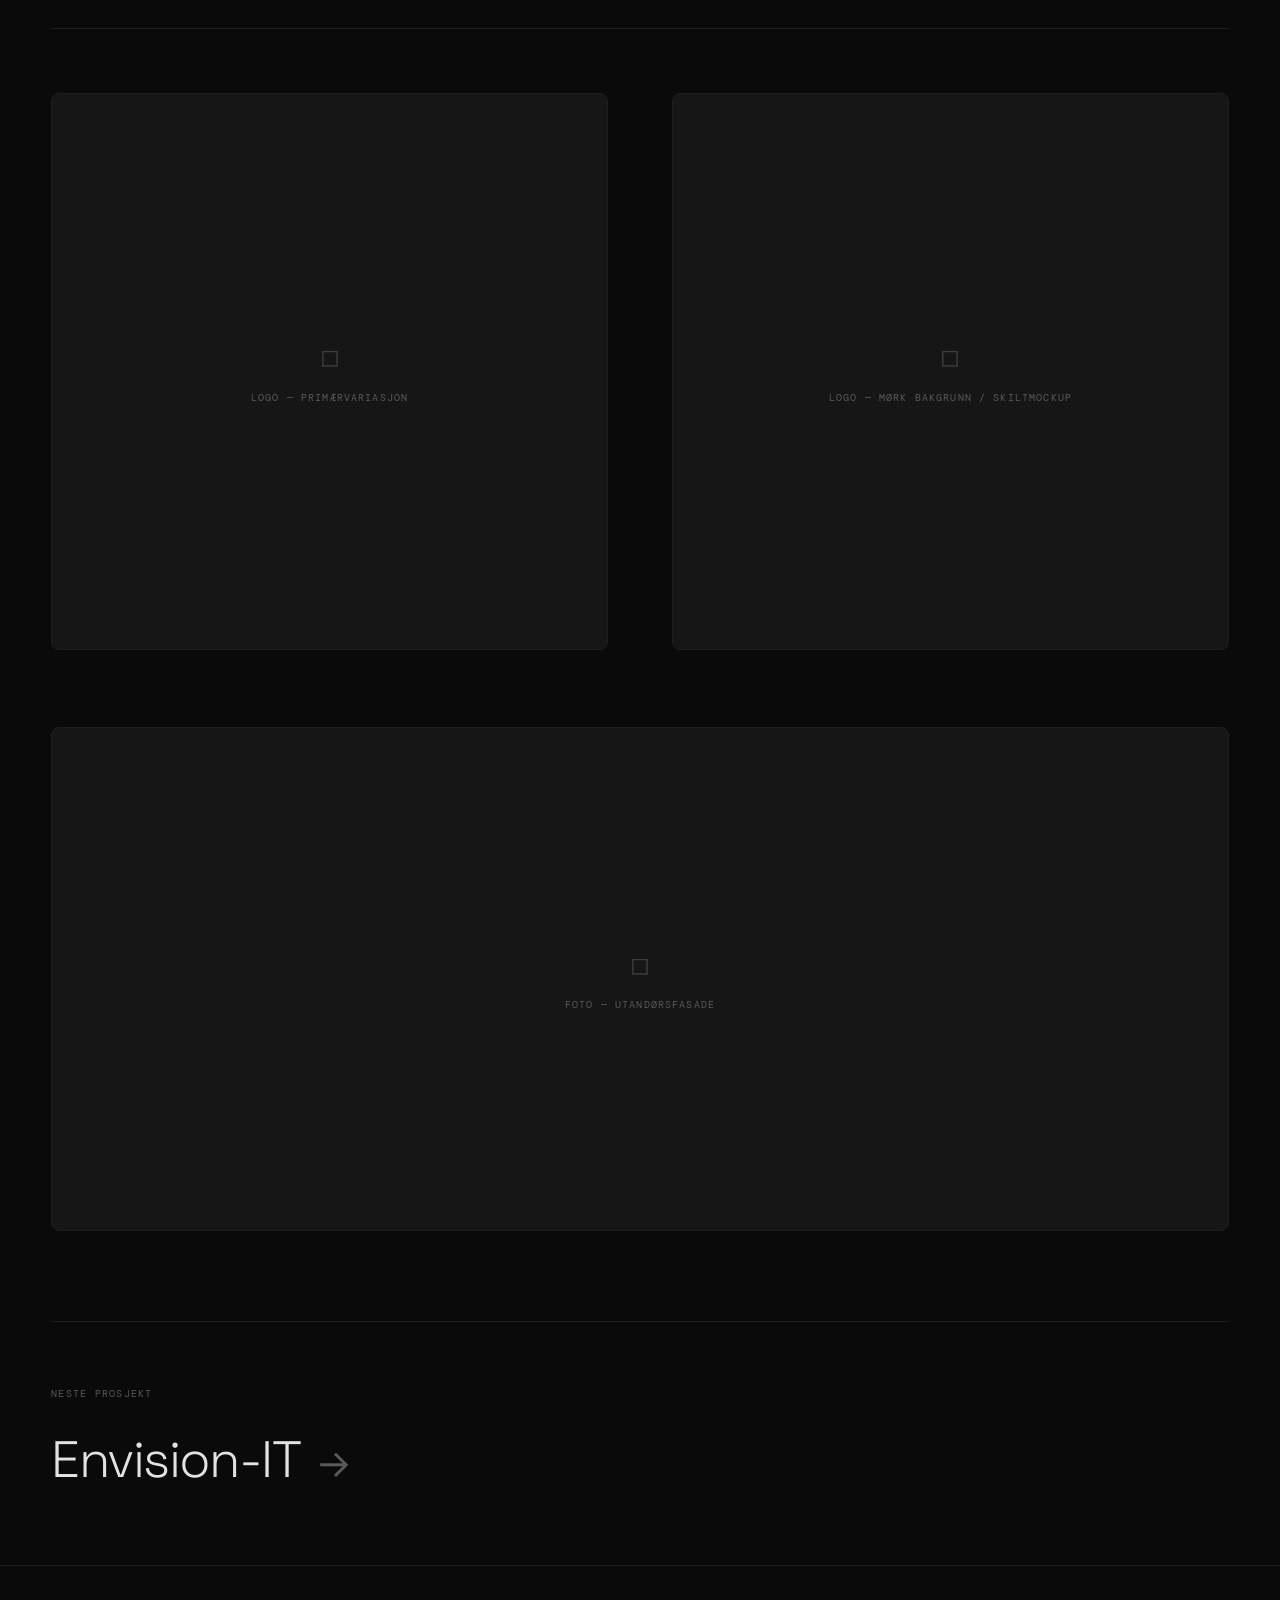
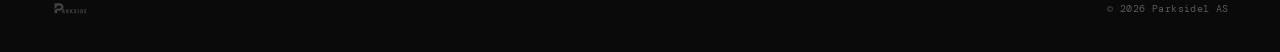
==== commit 35251fbb: "Add language switcher (NN/EN), vercel.json, real P icon, Envision-IT detail page - NN ↔ EN language " ====
--- a/chana-beauty.html
+++ b/chana-beauty.html
@@ -19,9 +19,14 @@
         <img src="assets/logo/parkside-wordmark.svg" alt="Parkside." class="nav-wordmark" />
       </a>
       <div class="nav-links">
-        <a href="index.html#work" class="nav-link">Arbeid</a>
-        <a href="index.html#about" class="nav-link">Om</a>
-        <a href="index.html#contact" class="nav-cta">Kontakt</a>
+        <a href="index.html#work" class="nav-link" data-en="Work">Arbeid</a>
+        <a href="index.html#about" class="nav-link" data-en="About">Om</a>
+        <a href="index.html#contact" class="nav-cta" data-en="Contact">Kontakt</a>
+        <div class="lang-switch" aria-label="Language">
+          <button class="lang-btn lang-btn--active" data-lang="nn" aria-pressed="true">NN</button>
+          <span class="lang-sep" aria-hidden="true">·</span>
+          <button class="lang-btn" data-lang="en" aria-pressed="false">EN</button>
+        </div>
       </div>
     </div>
   </nav>
@@ -138,5 +143,6 @@
     </div>
   </footer>
 
+  <script src="lang.js"></script>
 </body>
 </html>
--- a/styles.css
+++ b/styles.css
@@ -179,6 +179,49 @@
 .nav-cta:hover {
   border-color: var(--accent);
   background: var(--accent-dim);
+}
+
+/* ── LANGUAGE SWITCHER ──────────────────────────────── */
+.lang-switch {
+  display: flex;
+  align-items: center;
+  gap: 0.25rem;
+  margin-left: 0.5rem;
+  padding-left: 1rem;
+  border-left: 1px solid var(--border-2);
+}
+
+.lang-sep {
+  font-size: 0.65rem;
+  color: var(--border-2);
+  line-height: 1;
+}
+
+.lang-btn {
+  background: none;
+  border: none;
+  cursor: pointer;
+  font-family: var(--font-mono);
+  font-size: 0.62rem;
+  font-weight: 500;
+  letter-spacing: 0.1em;
+  color: var(--text-dim);
+  padding: 0.25rem 0.3rem;
+  transition: color 0.2s;
+  line-height: 1;
+}
+
+.lang-btn:hover { color: var(--text-mid); }
+.lang-btn--active { color: var(--accent) !important; }
+
+.lang-switch--mobile {
+  border-left: none;
+  border-top: 1px solid var(--border);
+  margin-left: 0;
+  padding-left: 0;
+  padding-top: 1.2rem;
+  margin-top: 0.8rem;
+  justify-content: flex-start;
 }
 
 .nav-menu-toggle {
@@ -1488,9 +1531,9 @@
   display: block;
   width: 280px;
   height: 280px;
-  object-fit: contain;
   opacity: 0.55;
-  filter: drop-shadow(0 0 32px rgba(196, 163, 90, 0.18));
+  filter: drop-shadow(0 0 32px rgba(196, 163, 90, 0.28));
+  overflow: visible;
 }
 
 /* Pixel container — positioned absolute over icon */
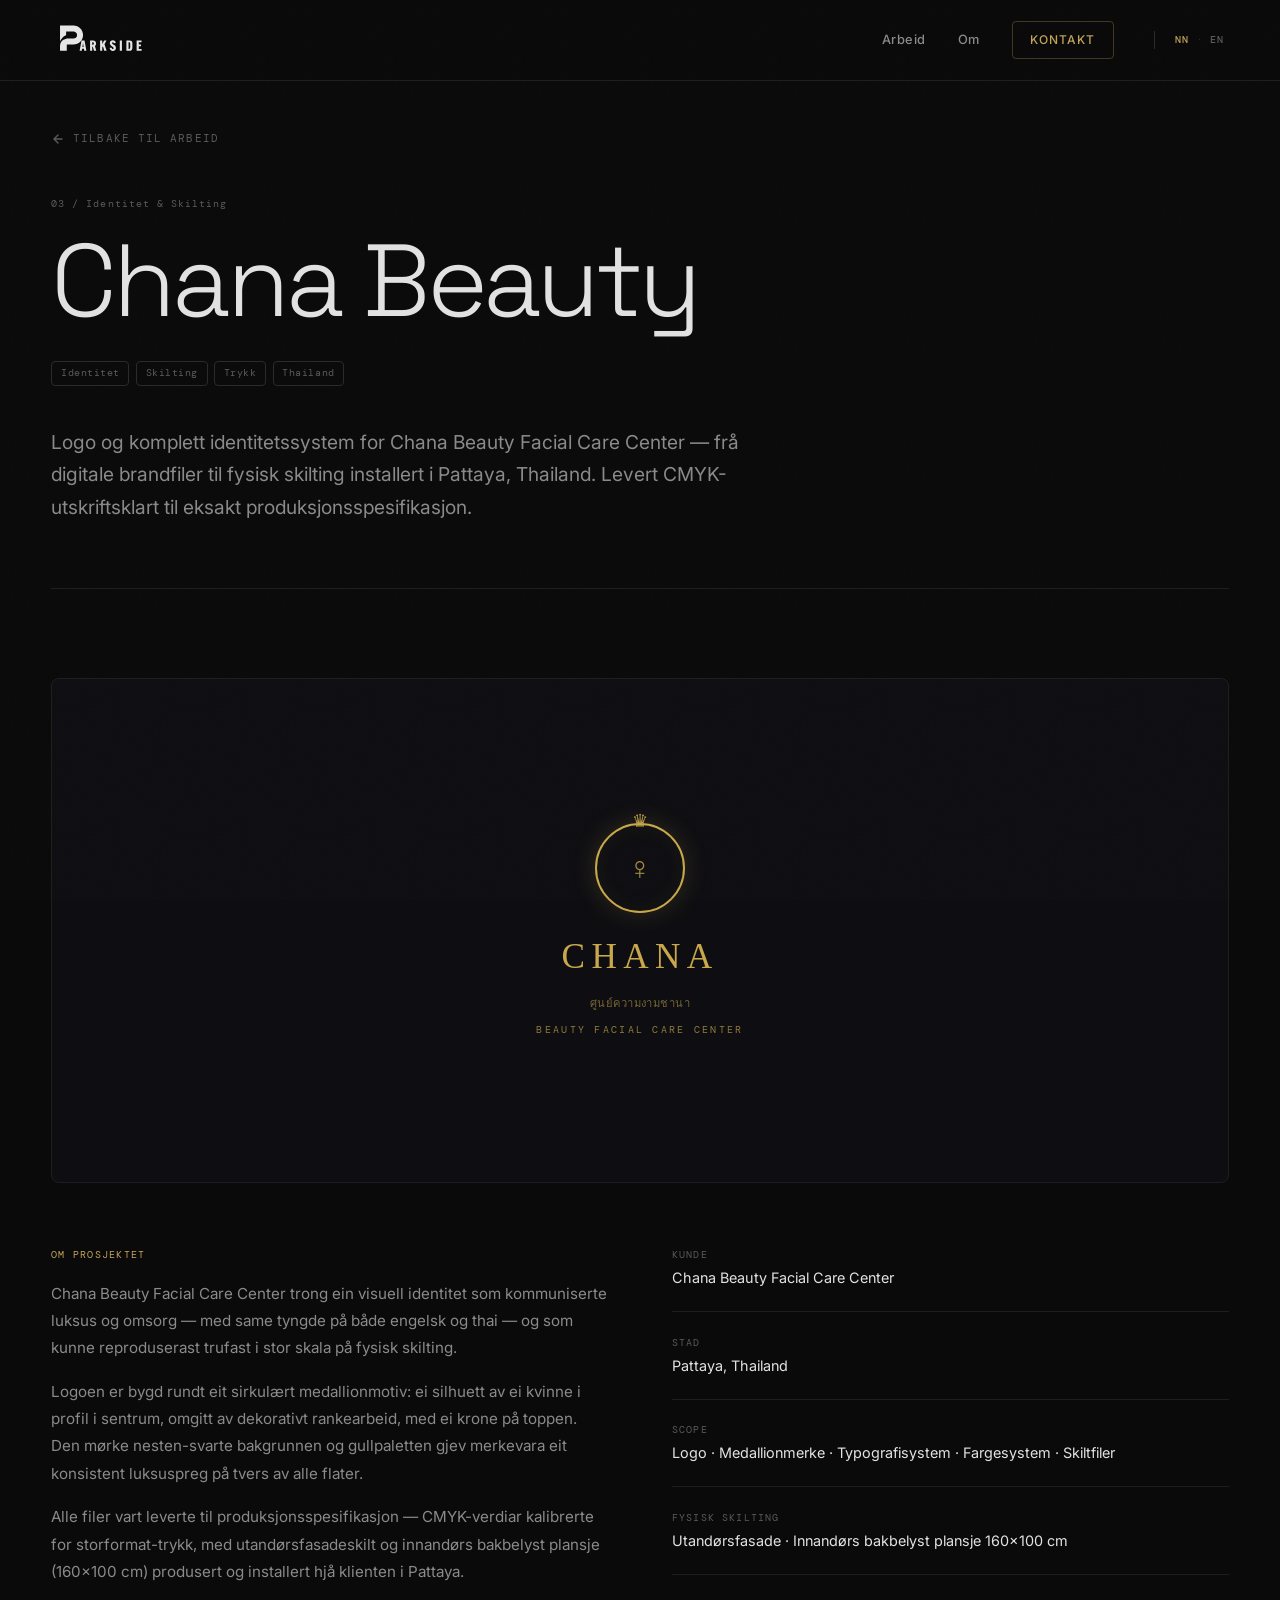
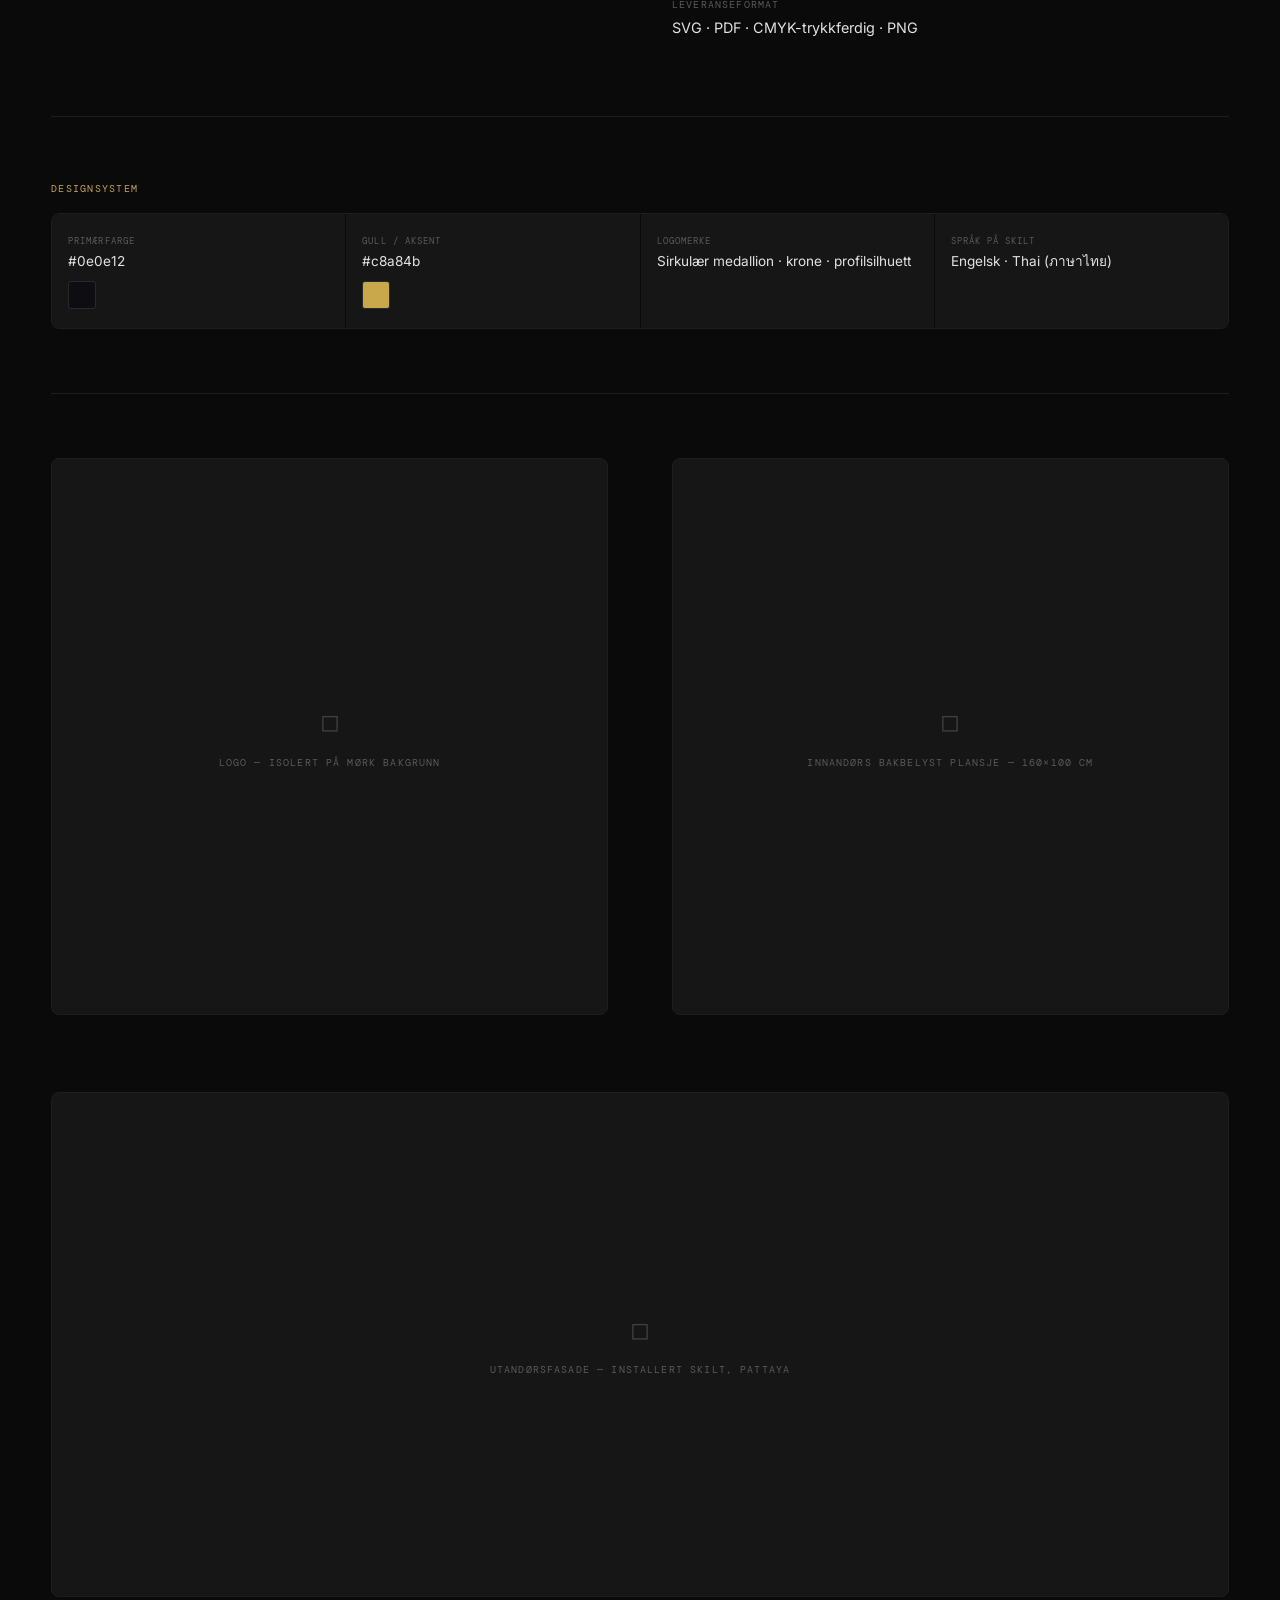
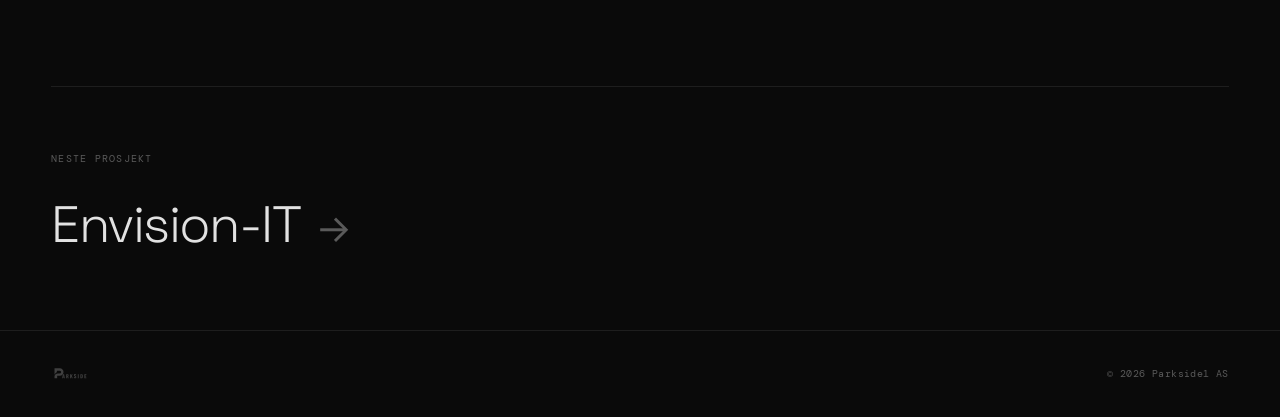
==== commit 1288fa8c: "Chana Beauty detail page rewrite + pixel animation fixes - Chana Beauty: full rewrite with correct n" ====
--- a/chana-beauty.html
+++ b/chana-beauty.html
@@ -4,12 +4,124 @@
   <meta charset="UTF-8" />
   <meta name="viewport" content="width=device-width, initial-scale=1.0" />
   <title>Chana Beauty — Parkside.</title>
-  <meta name="description" content="Chana Beauty — komplett identitetssystem med merke, logotypevariasjonar og fysisk skilting." />
+  <meta name="description" content="Chana Beauty Facial Care Center — logo, identitetssystem og fysisk skilting installert i Pattaya, Thailand." />
   <link rel="preconnect" href="https://fonts.googleapis.com" />
   <link rel="preconnect" href="https://fonts.gstatic.com" crossorigin />
   <link href="https://fonts.googleapis.com/css2?family=Inter:wght@300;400;500;600&family=DM+Mono:wght@400;500&family=Space+Grotesk:wght@300;400;500;600&display=swap" rel="stylesheet" />
   <link rel="stylesheet" href="styles.css" />
   <link rel="stylesheet" href="project.css" />
+  <style>
+    /* ── CSS logo preview — matches actual installed sign aesthetic ── */
+    .ch-preview {
+      background: #0e0e12;
+      border: 1px solid var(--border);
+      border-radius: var(--radius-lg);
+      aspect-ratio: 21 / 9;
+      display: flex;
+      align-items: center;
+      justify-content: center;
+      margin-bottom: clamp(3rem,5vw,5rem);
+      overflow: hidden;
+      position: relative;
+    }
+    .ch-preview-inner {
+      display: flex;
+      flex-direction: column;
+      align-items: center;
+      gap: 0.6rem;
+      padding: 2rem;
+    }
+    .ch-medallion {
+      width: 90px;
+      height: 90px;
+      border-radius: 50%;
+      border: 2px solid #c8a84b;
+      display: flex;
+      align-items: center;
+      justify-content: center;
+      position: relative;
+      box-shadow: 0 0 24px rgba(200,168,75,0.18), inset 0 0 20px rgba(200,168,75,0.06);
+    }
+    .ch-medallion::before {
+      /* crown above circle */
+      content: '♛';
+      position: absolute;
+      top: -18px;
+      font-size: 1.1rem;
+      color: #c8a84b;
+      opacity: 0.9;
+    }
+    .ch-face {
+      font-size: 2rem;
+      color: #c8a84b;
+      opacity: 0.8;
+      line-height: 1;
+    }
+    .ch-name-preview {
+      font-family: Georgia, 'Times New Roman', serif;
+      font-size: clamp(1.4rem, 3vw, 2.2rem);
+      letter-spacing: 0.18em;
+      color: #c8a84b;
+      font-weight: 400;
+      margin-top: 0.4rem;
+    }
+    .ch-sub-preview {
+      font-family: var(--font-mono);
+      font-size: clamp(0.5rem, 1vw, 0.65rem);
+      letter-spacing: 0.22em;
+      color: #c8a84b;
+      opacity: 0.7;
+      text-transform: uppercase;
+      text-align: center;
+    }
+    .ch-thai-preview {
+      font-size: clamp(0.55rem, 1vw, 0.7rem);
+      color: #c8a84b;
+      opacity: 0.55;
+      letter-spacing: 0.04em;
+    }
+
+    /* ── Colour / spec blocks ── */
+    .ch-specs {
+      display: grid;
+      grid-template-columns: repeat(4, 1fr);
+      gap: 1px;
+      border: 1px solid var(--border);
+      border-radius: var(--radius-lg);
+      overflow: hidden;
+      margin-top: 1px;
+    }
+    .ch-spec {
+      background: var(--surface-2);
+      padding: 1.2rem 1rem;
+      display: flex;
+      flex-direction: column;
+      gap: 0.3rem;
+    }
+    .ch-spec-label {
+      font-family: var(--font-mono);
+      font-size: 0.55rem;
+      letter-spacing: 0.12em;
+      text-transform: uppercase;
+      color: var(--text-dim);
+    }
+    .ch-spec-value {
+      font-size: 0.85rem;
+      color: var(--text);
+      line-height: 1.4;
+    }
+    .ch-swatch {
+      width: 28px;
+      height: 28px;
+      border-radius: 3px;
+      border: 1px solid var(--border-2);
+      margin-top: 0.3rem;
+    }
+
+    @media (max-width: 640px) {
+      .ch-specs { grid-template-columns: 1fr 1fr; }
+    }
+  </style>
 </head>
 <body>
 
@@ -35,98 +147,131 @@
     <div class="section-inner">
 
       <div class="project-header">
-        <a href="index.html#work" class="project-back">
+        <a href="index.html#work" class="project-back" data-en="← Back to work">
           <svg width="14" height="14" viewBox="0 0 14 14" fill="none"><path d="M11 7H3M7 3l-4 4 4 4" stroke="currentColor" stroke-width="1.4" stroke-linecap="round" stroke-linejoin="round"/></svg>
           Tilbake til arbeid
         </a>
-        <span class="project-num">03 / Identitet</span>
+        <span class="project-num">03 / Identitet &amp; Skilting</span>
         <h1 class="project-title">Chana Beauty</h1>
         <div class="project-meta-row">
-          <span class="tag">Identitet</span>
-          <span class="tag">Skilting</span>
-          <span class="tag">Trykk</span>
-        </div>
-        <p class="project-summary">
-          Komplett identitetssystem med merke, logotypevariasjonar og fysisk skilting — bakbelyst innandørsplansje (160×100 cm) og utandørsfasade. Levert CMYK-utskriftsklart til produksjonsspesifikasjon.
+          <span class="tag" data-en="Identity">Identitet</span>
+          <span class="tag" data-en="Signage">Skilting</span>
+          <span class="tag" data-en="Print">Trykk</span>
+          <span class="tag">Thailand</span>
+        </div>
+        <p class="project-summary" data-en="Logo and complete identity system for Chana Beauty Facial Care Center — from digital brand files to physical signage installed in Pattaya, Thailand. Delivered CMYK print-ready to exact production specification.">
+          Logo og komplett identitetssystem for Chana Beauty Facial Care Center — frå digitale brandfiler til fysisk skilting installert i Pattaya, Thailand. Levert CMYK-utskriftsklart til eksakt produksjonsspesifikasjon.
         </p>
       </div>
 
       <div class="project-body">
 
-        <!-- Hero visual — logo on dark -->
-        <div class="project-media project-media--wide" style="margin-bottom: clamp(3rem,5vw,5rem)">
-          <!-- LEGG TIL: foto av ferdig bakbelyst skilt eller mockup av logoidentitet -->
+        <!-- CSS logo preview — actual design rendered in CSS -->
+        <div class="ch-preview">
+          <div class="ch-preview-inner">
+            <div class="ch-medallion">
+              <span class="ch-face">♀</span>
+            </div>
+            <div class="ch-name-preview">CHANA</div>
+            <div class="ch-thai-preview">ศูนย์ความงามชานา</div>
+            <div class="ch-sub-preview" data-en="Beauty Facial Care Center">Beauty Facial Care Center</div>
+          </div>
+        </div>
+
+        <div class="project-grid">
+          <div>
+            <span class="project-section-label" data-en="About the project">Om prosjektet</span>
+            <p class="project-text" data-en="Chana Beauty Facial Care Center needed a visual identity that communicated luxury and care — with equal weight in both English and Thai — and that could be reproduced faithfully at scale on large-format physical signage.">
+              Chana Beauty Facial Care Center trong ein visuell identitet som kommuniserte luksus og omsorg — med same tyngde på både engelsk og thai — og som kunne reproduserast trufast i stor skala på fysisk skilting.
+            </p>
+            <p class="project-text" data-en="The logo is built around a circular medallion motif: a woman's profile silhouette at the centre, surrounded by decorative scrollwork, crowned at the top. The dark near-black background and gold palette gives the brand a consistent luxury register across all surfaces.">
+              Logoen er bygd rundt eit sirkulært medallionmotiv: ei silhuett av ei kvinne i profil i sentrum, omgitt av dekorativt rankearbeid, med ei krone på toppen. Den mørke nesten-svarte bakgrunnen og gullpaletten gjev merkevara eit konsistent luksuspreg på tvers av alle flater.
+            </p>
+            <p class="project-text" data-en="All files were delivered to production specification — CMYK values calibrated for large-format print, with the outdoor facade sign and indoor backlit panel (160×100 cm) produced and installed at the client's premises in Pattaya.">
+              Alle filer vart leverte til produksjonsspesifikasjon — CMYK-verdiar kalibrerte for storformat-trykk, med utandørsfasadeskilt og innandørs bakbelyst plansje (160×100 cm) produsert og installert hjå klienten i Pattaya.
+            </p>
+          </div>
+          <div class="project-detail-list">
+            <div class="project-detail-item">
+              <span class="project-detail-label" data-en="Client">Kunde</span>
+              <span class="project-detail-value">Chana Beauty Facial Care Center</span>
+            </div>
+            <div class="project-detail-item">
+              <span class="project-detail-label" data-en="Location">Stad</span>
+              <span class="project-detail-value">Pattaya, Thailand</span>
+            </div>
+            <div class="project-detail-item">
+              <span class="project-detail-label">Scope</span>
+              <span class="project-detail-value" data-en="Logo · Medallion mark · Typography system · Colour system · Signage files">Logo · Medallionmerke · Typografisystem · Fargesystem · Skiltfiler</span>
+            </div>
+            <div class="project-detail-item">
+              <span class="project-detail-label" data-en="Physical signage">Fysisk skilting</span>
+              <span class="project-detail-value" data-en="Outdoor facade · Indoor backlit panel 160×100 cm">Utandørsfasade · Innandørs bakbelyst plansje 160×100 cm</span>
+            </div>
+            <div class="project-detail-item">
+              <span class="project-detail-label" data-en="Delivery formats">Leveranseformat</span>
+              <span class="project-detail-value">SVG · PDF · CMYK-trykkferdig · PNG</span>
+            </div>
+          </div>
+        </div>
+
+        <hr class="project-divider" />
+
+        <!-- Design specs -->
+        <span class="project-section-label" data-en="Design system">Designsystem</span>
+        <div class="ch-specs">
+          <div class="ch-spec">
+            <span class="ch-spec-label" data-en="Primary colour">Primærfarge</span>
+            <span class="ch-spec-value">#0e0e12</span>
+            <div class="ch-swatch" style="background:#0e0e12;"></div>
+          </div>
+          <div class="ch-spec">
+            <span class="ch-spec-label" data-en="Gold / accent">Gull / aksent</span>
+            <span class="ch-spec-value">#c8a84b</span>
+            <div class="ch-swatch" style="background:#c8a84b;"></div>
+          </div>
+          <div class="ch-spec">
+            <span class="ch-spec-label" data-en="Logo mark">Logomerke</span>
+            <span class="ch-spec-value" data-en="Circular medallion · crown · profile silhouette">Sirkulær medallion · krone · profilsilhuett</span>
+          </div>
+          <div class="ch-spec">
+            <span class="ch-spec-label" data-en="Languages on signage">Språk på skilt</span>
+            <span class="ch-spec-value" data-en="English · Thai (ภาษาไทย)">Engelsk · Thai (ภาษาไทย)</span>
+          </div>
+        </div>
+
+        <hr class="project-divider" />
+
+        <!-- Photo slots -->
+        <div class="project-grid">
+          <div class="project-media project-media--square">
+            <!-- Replace with: logo on dark background, or SVG export -->
+            <div class="project-media-placeholder">
+              <span class="project-media-placeholder-icon">◻</span>
+              <span class="project-media-placeholder-label" data-en="Logo — isolated on dark">Logo — isolert på mørk bakgrunn</span>
+            </div>
+          </div>
+          <div class="project-media project-media--square">
+            <!-- Replace with: indoor backlit panel photo -->
+            <div class="project-media-placeholder">
+              <span class="project-media-placeholder-icon">◻</span>
+              <span class="project-media-placeholder-label" data-en="Indoor backlit panel — 160×100 cm">Innandørs bakbelyst plansje — 160×100 cm</span>
+            </div>
+          </div>
+        </div>
+
+        <div class="project-media project-media--wide" style="margin-top: 1px">
+          <!-- Replace with: chana-signage-outdoor.jpg — clean photo of installed facade sign -->
           <div class="project-media-placeholder">
             <span class="project-media-placeholder-icon">◻</span>
-            <span class="project-media-placeholder-label">Foto — bakbelyst innandørsplansje (160×100 cm)</span>
-          </div>
-        </div>
-
-        <div class="project-grid">
-          <div>
-            <span class="project-section-label">Om prosjektet</span>
-            <p class="project-text">
-              Chana Beauty trong ein visuell identitet som fungerte på tvers av digitale flater og fysisk skilting — frå visittkort til eit bakbelyst innandørsskilt på 160×100 cm.
-            </p>
-            <p class="project-text">
-              Identiteten er bygd rundt eit merke og logotype­system som skalerer reint frå liten digital bruk til stor fasadeskilting. Alle leveransar er produksjonsklare i korrekt fargerom (CMYK) og til dei nøyaktige spesifikasjonane trykkeriet krev.
-            </p>
-            <p class="project-text">
-              Utandørsfasaden og innandørsplansjen vart produserte i Noreg basert på Parkside sine tekniske fil­leveransar.
-            </p>
-          </div>
-          <div class="project-detail-list">
-            <div class="project-detail-item">
-              <span class="project-detail-label">Kunde</span>
-              <span class="project-detail-value">Chana Beauty</span>
-            </div>
-            <div class="project-detail-item">
-              <span class="project-detail-label">Scope</span>
-              <span class="project-detail-value">Merkedesign · Logotypevariasjonar · Fysisk skilting</span>
-            </div>
-            <div class="project-detail-item">
-              <span class="project-detail-label">Skilting</span>
-              <span class="project-detail-value">Bakbelyst innandørsplansje 160×100 cm · Utandørsfasade</span>
-            </div>
-            <div class="project-detail-item">
-              <span class="project-detail-label">Leveranseformat</span>
-              <span class="project-detail-value">SVG · PDF · CMYK-trykkferdig · PNG</span>
-            </div>
-          </div>
-        </div>
-
-        <hr class="project-divider" />
-
-        <!-- Identity assets grid -->
-        <div class="project-grid">
-          <div class="project-media project-media--square">
-            <!-- LEGG TIL: logo på lys bakgrunn -->
-            <div class="project-media-placeholder">
-              <span class="project-media-placeholder-icon">◻</span>
-              <span class="project-media-placeholder-label">Logo — primærvariasjon</span>
-            </div>
-          </div>
-          <div class="project-media project-media--square">
-            <!-- LEGG TIL: logo på mørk bakgrunn / mockup av skilt -->
-            <div class="project-media-placeholder">
-              <span class="project-media-placeholder-icon">◻</span>
-              <span class="project-media-placeholder-label">Logo — mørk bakgrunn / skiltmockup</span>
-            </div>
-          </div>
-        </div>
-
-        <div class="project-media project-media--wide" style="margin-top: 1px">
-          <!-- LEGG TIL: foto utandørsfasade -->
-          <div class="project-media-placeholder">
-            <span class="project-media-placeholder-icon">◻</span>
-            <span class="project-media-placeholder-label">Foto — utandørsfasade</span>
+            <span class="project-media-placeholder-label" data-en="Outdoor facade — installed signage, Pattaya">Utandørsfasade — installert skilt, Pattaya</span>
           </div>
         </div>
 
       </div>
 
       <div class="project-next">
-        <span class="project-next-label">Neste prosjekt</span>
+        <span class="project-next-label" data-en="Next project">Neste prosjekt</span>
         <a href="envision-it.html" class="project-next-link">
           <span class="project-next-title">Envision-IT</span>
           <span class="project-next-arrow">→</span>
--- a/styles.css
+++ b/styles.css
@@ -1534,13 +1534,16 @@
   opacity: 0.55;
   filter: drop-shadow(0 0 32px rgba(196, 163, 90, 0.28));
   overflow: visible;
-}
-
-/* Pixel container — positioned absolute over icon */
+  position: relative;
+  z-index: 2;
+}
+
+/* Pixel container — sits BEHIND the P icon (z-index: 1 < img z-index: 2) */
 .hero-pixels {
   position: absolute;
   inset: 0;
   pointer-events: none;
+  z-index: 1;
 }
 
 /* Individual pixel */
@@ -1552,14 +1555,14 @@
   height: var(--px-size);
   background: var(--accent);
   opacity: 0;
-  animation: pixelFall var(--px-dur) ease-out var(--px-delay) infinite;
-}
-
-@keyframes pixelFall {
-  0%   { opacity: 0; transform: translate(0, 0) scale(1); }
-  8%   { opacity: 0.9; }
-  85%  { opacity: 0.3; }
-  100% { opacity: 0; transform: translate(var(--px-dx), var(--px-dy)) scale(0.4); }
+  animation: pixelRise var(--px-dur) ease-out var(--px-delay) infinite;
+}
+
+@keyframes pixelRise {
+  0%   { opacity: 0; transform: translate(var(--px-dx), 0) scale(0.5); }
+  10%  { opacity: 0.85; }
+  78%  { opacity: 0.55; }
+  100% { opacity: 0; transform: translate(var(--px-dx), var(--px-dy)) scale(1.05); }
 }
 
 /* Hide icon on small screens — keeps hero clean */
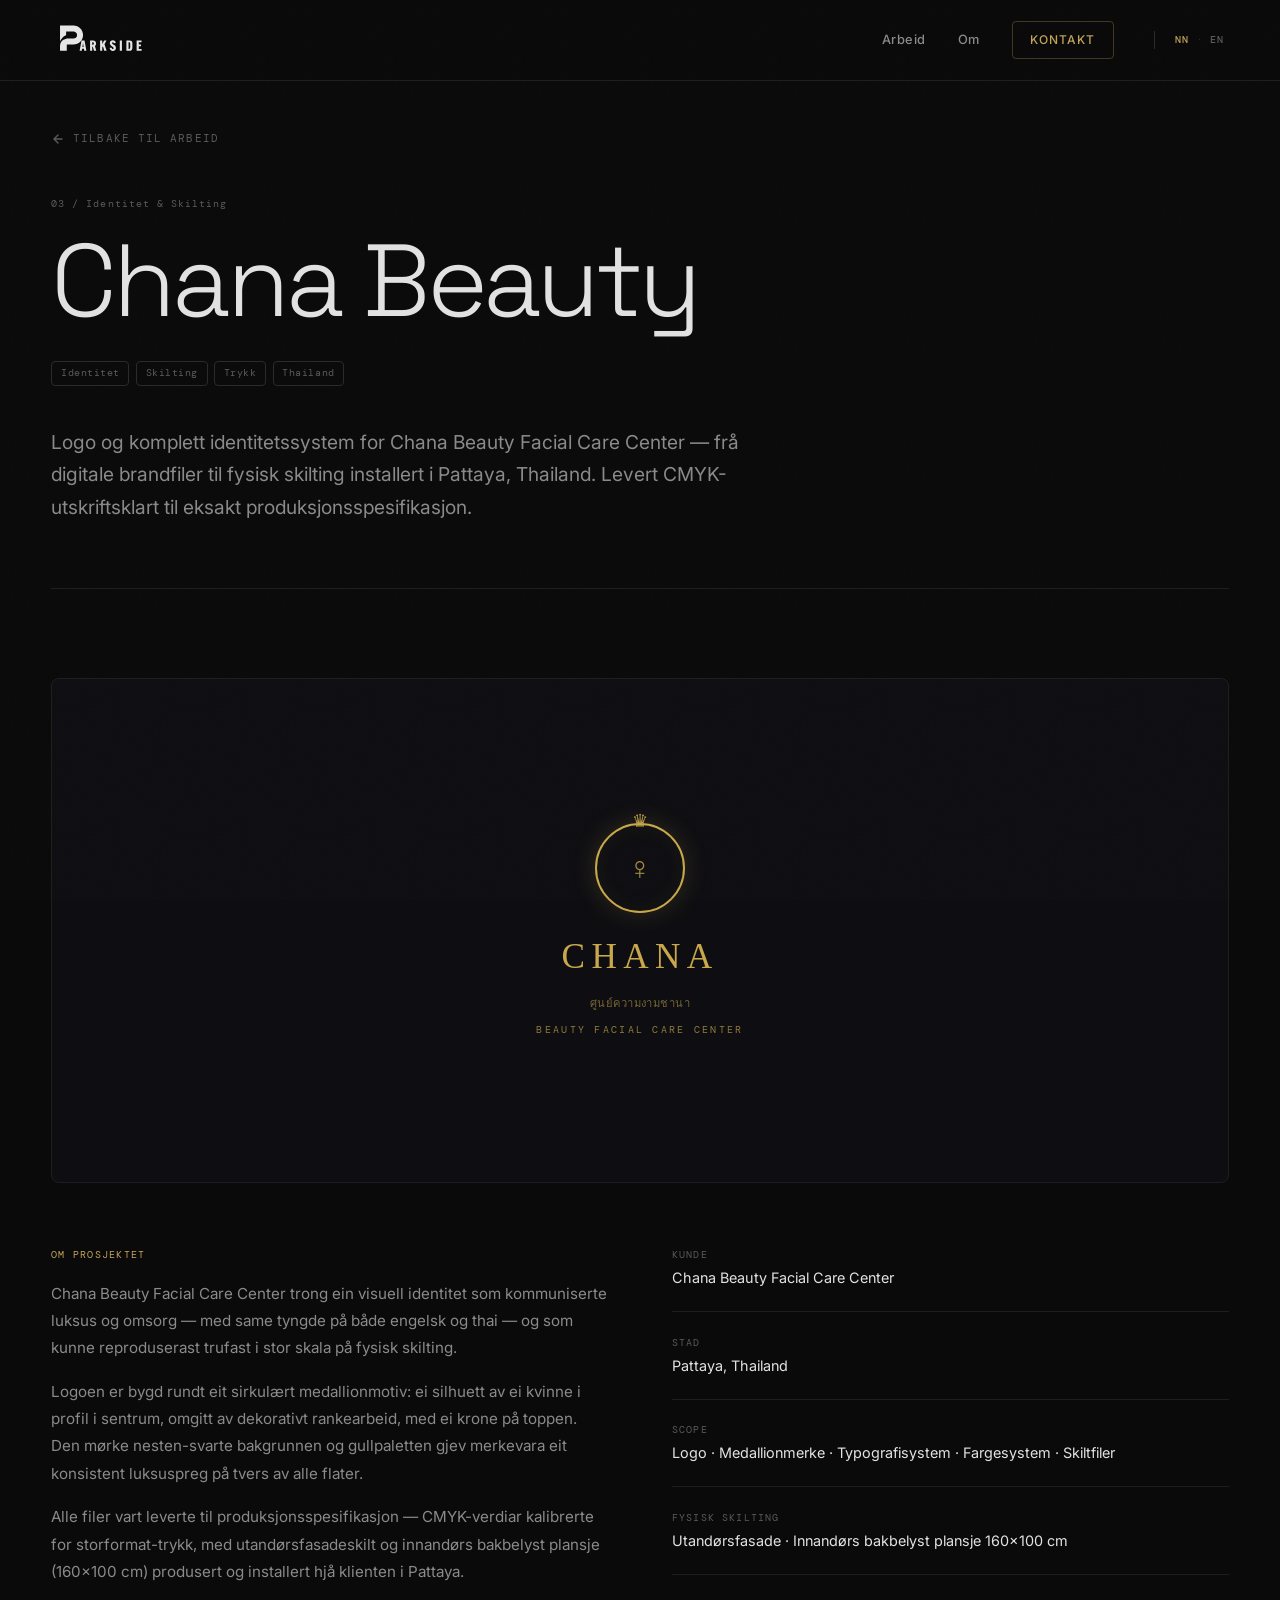
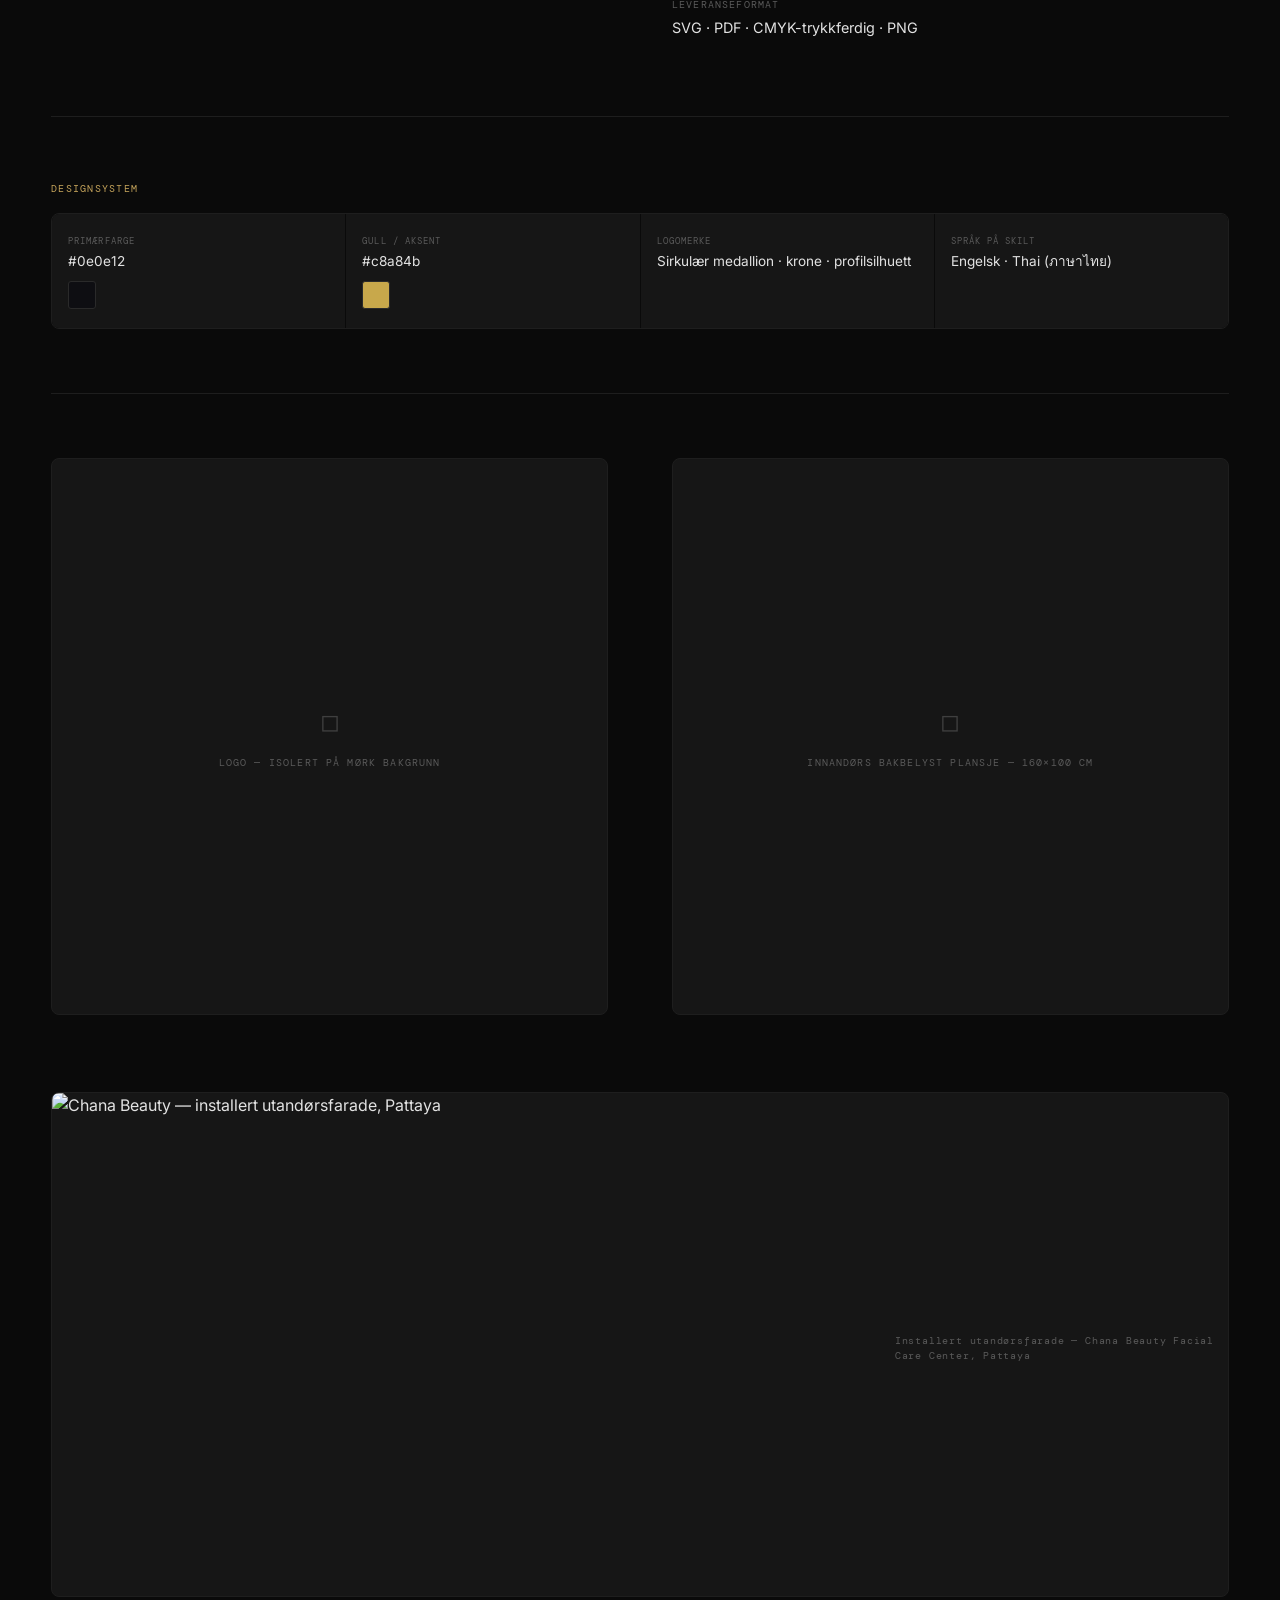
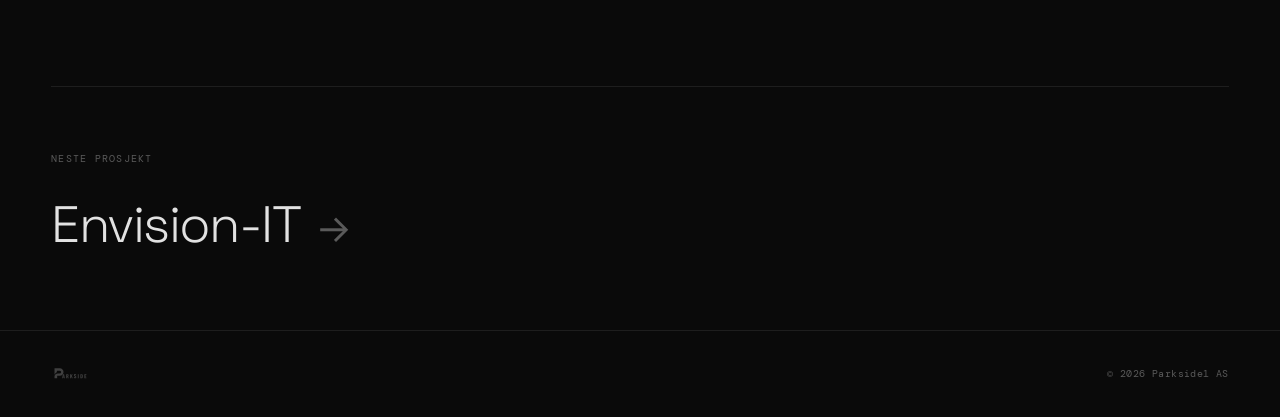
==== commit f9f0d5f2: "Wire up uploaded images; fix placeholder divs across all detail pages - Rename double-extension file" ====
--- a/chana-beauty.html
+++ b/chana-beauty.html
@@ -261,11 +261,8 @@
         </div>
 
         <div class="project-media project-media--wide" style="margin-top: 1px">
-          <!-- Replace with: chana-signage-outdoor.jpg — clean photo of installed facade sign -->
-          <div class="project-media-placeholder">
-            <span class="project-media-placeholder-icon">◻</span>
-            <span class="project-media-placeholder-label" data-en="Outdoor facade — installed signage, Pattaya">Utandørsfasade — installert skilt, Pattaya</span>
-          </div>
+          <img src="assets/work/chana-signage-outdoor.png" alt="Chana Beauty — installert utandørsfarade, Pattaya" class="project-media-img" loading="lazy" />
+          <span class="project-media-caption" data-en="Installed outdoor signage — Chana Beauty Facial Care Center, Pattaya">Installert utandørsfarade — Chana Beauty Facial Care Center, Pattaya</span>
         </div>
 
       </div>
--- a/project.css
+++ b/project.css
@@ -159,6 +159,17 @@
   text-align: center;
 }
 
+/* Caption below real images */
+.project-media-caption {
+  display: block;
+  font-family: var(--font-mono);
+  font-size: 0.62rem;
+  letter-spacing: 0.08em;
+  color: var(--text-dim);
+  padding: 0.6rem 0.2rem 0;
+  line-height: 1.5;
+}
+
 /* ── DETAIL LIST ─────────────────────────────────────── */
 .project-detail-list {
   display: flex;
